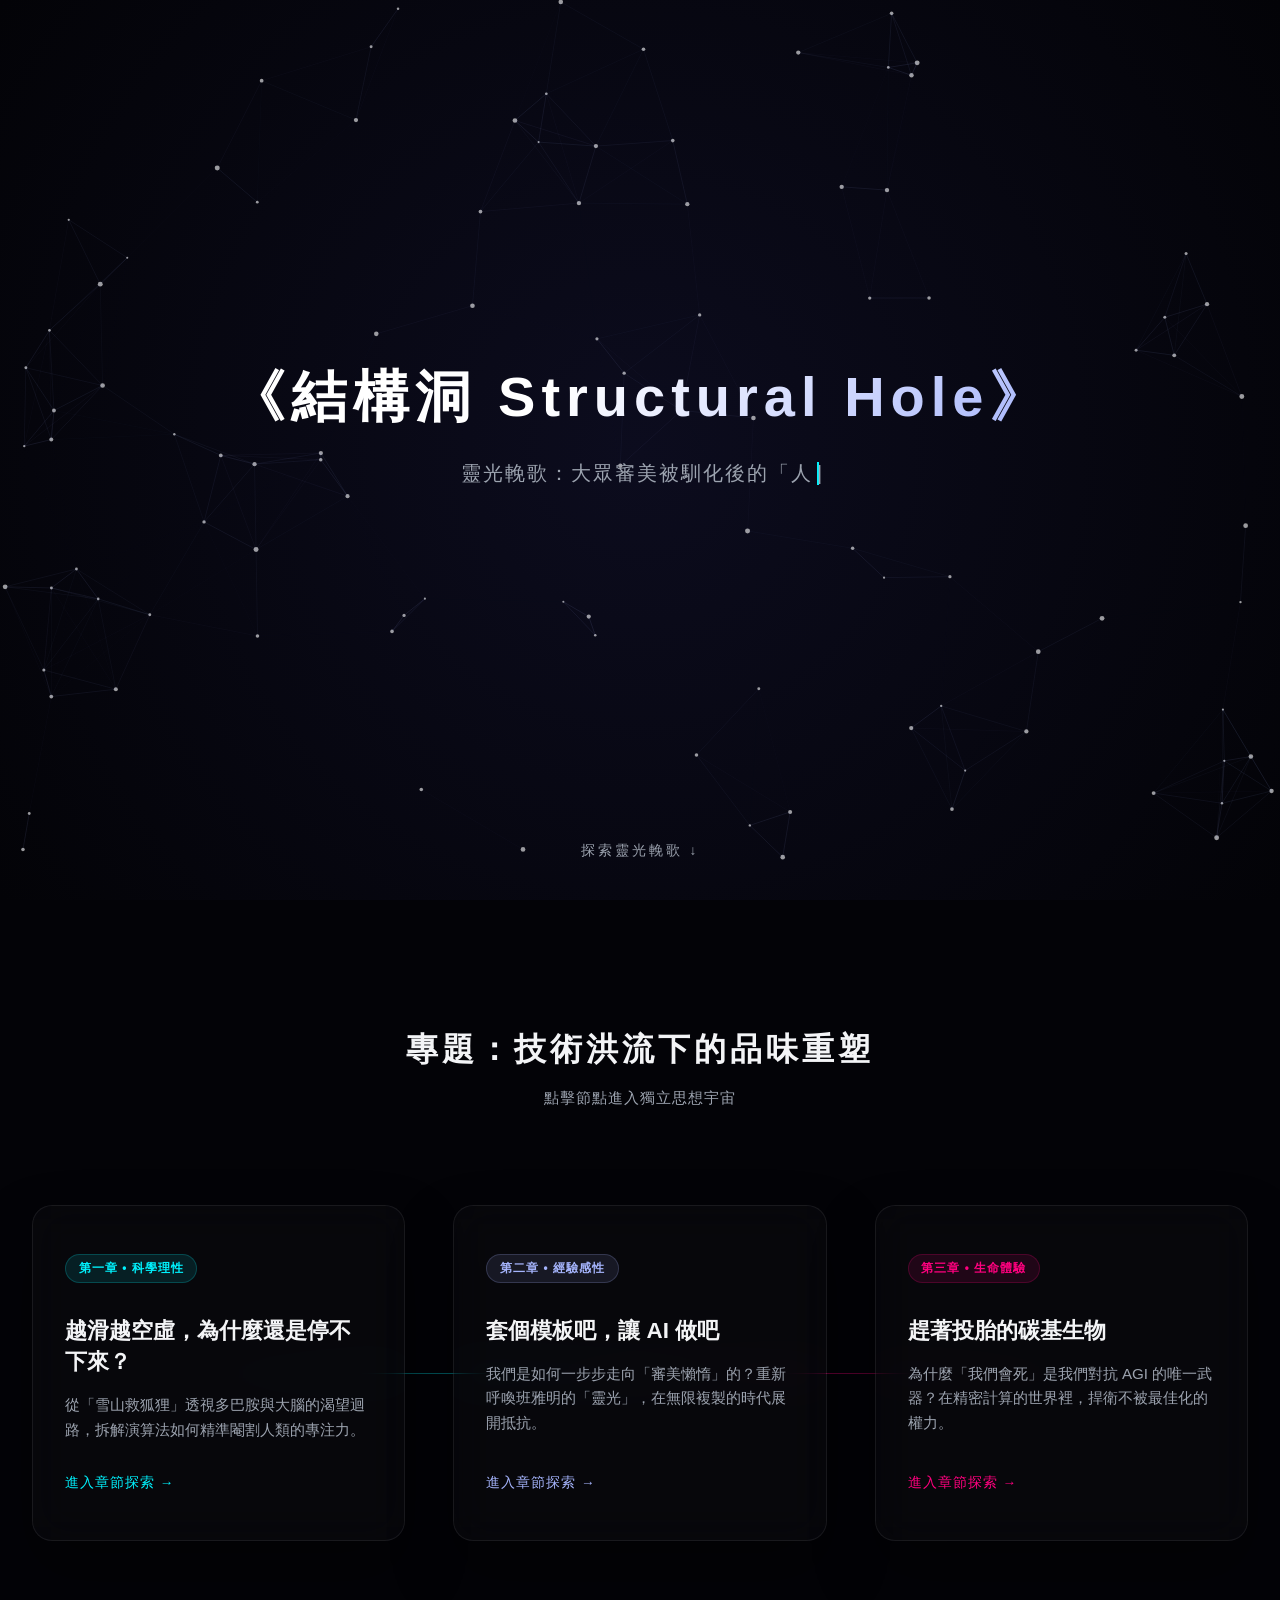
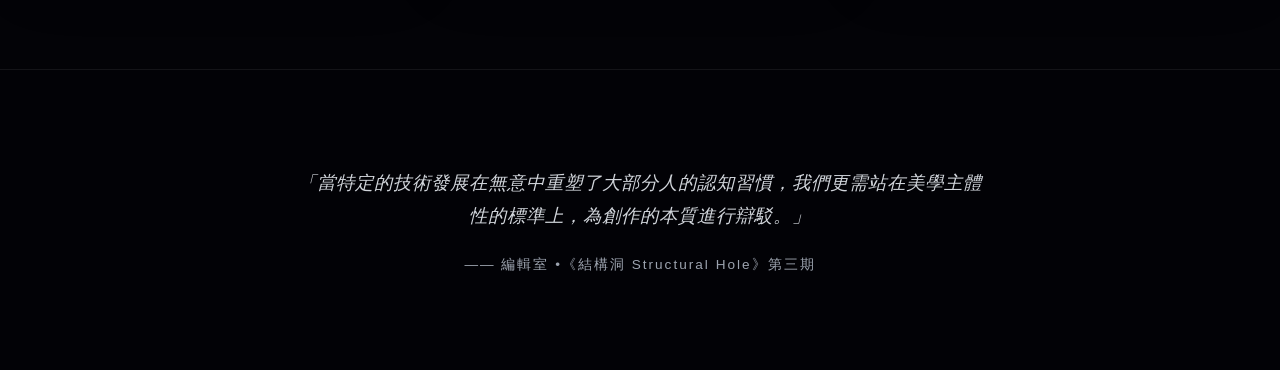
==== index.html @ 9e23665a "Rename gemini-code-1780487083320.html to index.html" ====
<!DOCTYPE html>
<html lang="zh-TW">
<head>
    <meta charset="UTF-8">
    <meta name="viewport" content="width=device-width, initial-scale=1.0">
    <title>《結構洞 Structural Hole》- 靈光輓歌</title>
    <style>
        /* --- 核心變數與平滑滾動 --- */
        :root {
            --bg-color: #030307;
            --accent-cyan: #00f2fe;
            --accent-magenta: #ff007f;
            --text-main: #f3f4f6;
            --text-muted: #9ca3af;
            --glass-bg: rgba(255, 255, 255, 0.02);
            --glass-border: rgba(255, 255, 255, 0.07);
        }

        html {
            scroll-behavior: smooth;
        }

        * {
            margin: 0;
            padding: 0;
            box-sizing: border-box;
            font-family: -apple-system, BlinkMacSystemFont, "Segoe UI", Roboto, "Noto Sans TC", sans-serif;
        }

        body {
            background-color: var(--bg-color);
            color: var(--text-main);
            overflow-x: hidden;
        }

        /* --- 背景 Canvas (星空神經網路) --- */
        #bg-canvas {
            position: fixed;
            top: 0;
            left: 0;
            width: 100vw;
            height: 100vh;
            z-index: -1;
            background: radial-gradient(circle at 50% 50%, #0c0c1e 0%, #030307 100%);
        }

        /* --- OpenAI 風格 Hero 區塊 --- */
        .hero-section {
            height: 100vh;
            display: flex;
            flex-direction: column;
            justify-content: center;
            align-items: center;
            text-align: center;
            padding: 0 2rem;
            position: relative;
        }

        .hero-title {
            font-size: 3.5rem;
            font-weight: 800;
            letter-spacing: 6px;
            margin-bottom: 1.5rem;
            background: linear-gradient(135deg, #ffffff 40%, #a5b4fc);
            -webkit-background-clip: text;
            -webkit-text-fill-color: transparent;
        }

        /* 打字機效果容器 */
        .typing-container {
            font-size: 1.25rem;
            color: var(--text-muted);
            letter-spacing: 2px;
            min-height: 2rem;
            margin-bottom: 3rem;
        }
        .cursor {
            display: inline-block;
            width: 2px;
            background-color: var(--accent-cyan);
            animation: blink 0.8s infinite;
            margin-left: 4px;
        }
        @keyframes blink { 50% { opacity: 0; } }

        .scroll-indicator {
            position: absolute;
            bottom: 2.5rem;
            font-size: 0.85rem;
            letter-spacing: 3px;
            color: var(--text-muted);
            text-decoration: none;
            text-transform: uppercase;
            transition: color 0.3s;
            animation: bounce 2s infinite;
        }
        .scroll-indicator:hover { color: var(--accent-cyan); }
        @keyframes bounce { 0%, 20%, 50%, 80%, 100% { transform: translateY(0); } 40% { transform: translateY(-10px); } 60% { transform: translateY(-5px); } }

        /* --- 結構洞知識網路區塊 --- */
        .network-section {
            max-width: 1300px;
            margin: 0 auto;
            padding: 8rem 2rem;
        }

        .section-header {
            text-align: center;
            margin-bottom: 6rem;
        }
        .section-header h2 {
            font-size: 2rem;
            letter-spacing: 4px;
            margin-bottom: 1rem;
        }

        .grid-container {
            position: relative;
            display: grid;
            grid-template-columns: repeat(3, 1fr);
            gap: 3rem;
        }

        /* 結構洞橋樑線條（桌機版） */
        .grid-container::before {
            content: '';
            position: absolute;
            top: 50%;
            left: 10%;
            right: 10%;
            height: 1px;
            background: linear-gradient(90deg, transparent, rgba(0, 242, 254, 0.4), rgba(255, 0, 127, 0.4), transparent);
            z-index: 1;
        }

        /* --- Glassmorphism 節點卡片 --- */
        .node-card {
            background: var(--glass-bg);
            border: 1px solid var(--glass-border);
            border-radius: 20px;
            padding: 3rem 2rem;
            backdrop-filter: blur(20px);
            -webkit-backdrop-filter: blur(20px);
            text-decoration: none;
            color: var(--text-main);
            display: flex;
            flex-direction: column;
            position: relative;
            z-index: 2;
            transition: all 0.5s cubic-bezier(0.16, 1, 0.3, 1);
            box-shadow: 0 30px 60px rgba(0,0,0,0.4);
        }

        /* 漸層發光外圈與 Hover 動畫 */
        .node-card:hover {
            transform: translateY(-15px);
            background: rgba(255, 255, 255, 0.04);
        }
        .node-card.c1:hover { border-color: var(--accent-cyan); box-shadow: 0 0 40px rgba(0, 242, 254, 0.25); }
        .node-card.c2:hover { border-color: #a5b4fc; box-shadow: 0 0 40px rgba(165, 180, 252, 0.25); }
        .node-card.c3:hover { border-color: var(--accent-magenta); box-shadow: 0 0 40px rgba(255, 0, 127, 0.25); }

        .node-badge {
            align-self: flex-start;
            font-size: 0.75rem;
            font-weight: 600;
            padding: 0.3rem 0.8rem;
            border-radius: 50px;
            margin-bottom: 2rem;
            letter-spacing: 1px;
        }
        .c1 .node-badge { background: rgba(0, 242, 254, 0.1); color: var(--accent-cyan); border: 1px solid rgba(0, 242, 254, 0.2); }
        .c2 .node-badge { background: rgba(165, 180, 252, 0.1); color: #a5b4fc; border: 1px solid rgba(165, 180, 252, 0.2); }
        .c3 .node-badge { background: rgba(255, 0, 127, 0.1); color: var(--accent-magenta); border: 1px solid rgba(255, 0, 127, 0.2); }

        .node-card h3 {
            font-size: 1.4rem;
            margin-bottom: 1rem;
            line-height: 1.4;
        }
        .node-card p {
            font-size: 0.95rem;
            color: var(--text-muted);
            line-height: 1.6;
        }

        .read-more {
            margin-top: auto;
            padding-top: 2rem;
            font-size: 0.85rem;
            letter-spacing: 1px;
            display: flex;
            align-items: center;
            transition: color 0.3s;
        }
        .c1 .read-more { color: var(--accent-cyan); }
        .c2 .read-more { color: #a5b4fc; }
        .c3 .read-more { color: var(--accent-magenta); }

        /* --- Scroll Reveal 動態隱藏類別 --- */
        .reveal {
            opacity: 0;
            transform: translateY(40px);
            transition: all 1s ease;
        }
        .reveal.active {
            opacity: 1;
            transform: translateY(0);
        }

        /* --- Footer Quote --- */
        footer {
            border-top: 1px solid var(--glass-border);
            padding: 6rem 2rem;
            text-align: center;
            background: rgba(3, 3, 7, 0.8);
            backdrop-filter: blur(10px);
            position: relative;
            z-index: 10;
        }
        .quote-container {
            max-width: 700px;
            margin: 0 auto;
        }
        .quote-text {
            font-size: 1.15rem;
            font-style: italic;
            line-height: 1.8;
            color: #d1d5db;
            margin-bottom: 1.5rem;
            letter-spacing: 1px;
        }
        .quote-author {
            font-size: 0.85rem;
            color: var(--text-muted);
            letter-spacing: 2px;
        }

        /* --- 響應式手機版設計 (Responsive Mobile) --- */
        @media (max-width: 1024px) {
            .hero-title { font-size: 2.3rem; letter-spacing: 3px; }
            .grid-container { grid-template-columns: 1fr; gap: 2.5rem; }
            .grid-container::before {
                top: 5%; bottom: 5%; left: 30px;
                width: 1px; height: 90%;
                background: linear-gradient(180deg, var(--accent-cyan), var(--accent-magenta));
            }
            .node-card { padding: 2rem; }
            .network-section { padding: 5rem 1.5rem; }
        }
    </style>
</head>
<body>

    <canvas id="bg-canvas"></canvas>

    <section class="hero-section">
        <h1 class="hero-title">《結構洞 Structural Hole》</h1>
        <div class="typing-container">
            <span id="typing-text"></span><span class="cursor">|</span>
        </div>
        <a href="#explore" class="scroll-indicator">探索靈光輓歌 ↓</a>
    </section>

    <section class="network-section" id="explore">
        <div class="section-header reveal">
            <h2>專題：技術洪流下的品味重塑</h2>
            <p style="color: var(--text-muted); font-size: 0.95rem; letter-spacing: 1px;">點擊節點進入獨立思想宇宙</p>
        </div>

        <div class="grid-container">
            <a href="chapter1.html" class="node-card c1 reveal">
                <div class="node-badge">第一章 • 科學理性</div>
                <h3>越滑越空虛，為什麼還是停不下來？</h3>
                <p>從「雪山救狐狸」透視多巴胺與大腦的渴望迴路，拆解演算法如何精準閹割人類的專注力。</p>
                <div class="read-more">進入章節探索 →</div>
            </a>

            <a href="chapter2.html" class="node-card c2 reveal">
                <div class="node-badge">第二章 • 經驗感性</div>
                <h3>套個模板吧，讓 AI 做吧</h3>
                <p>我們是如何一步步走向「審美懶惰」的？重新呼喚班雅明的「靈光」，在無限複製的時代展開抵抗。</p>
                <div class="read-more">進入章節探索 →</div>
            </a>

            <a href="chapter3.html" class="node-card c3 reveal">
                <div class="node-badge">第三章 • 生命體驗</div>
                <h3>趕著投胎的碳基生物</h3>
                <p>為什麼「我們會死」是我們對抗 AGI 的唯一武器？在精密計算的世界裡，捍衛不被最佳化的權力。</p>
                <div class="read-more">進入章節探索 →</div>
            </a>
        </div>
    </section>

    <footer class="reveal">
        <div class="quote-container">
            <p class="quote-text">「當特定的技術發展在無意中重塑了大部分人的認知習慣，我們更需站在美學主體性的標準上，為創作的本質進行辯駁。」</p>
            <p class="quote-author">—— 編輯室 •《結構洞 Structural Hole》第三期</p>
        </div>
    </footer>

    <script>
        /* --- 1. 打字機效果 --- */
        const words = ["靈光輓歌：大眾審美被馴化後的「人味」辯駁。", "在無意識中，我們讓渡了美學主體性。", "活得比演算法更難以預測。"];
        let i = 0, timer;

        function typingEffect() {
            let word = words[i].split("");
            var loopTyping = function() {
                if (word.length > 0) {
                    document.getElementById('typing-text').innerHTML += word.shift();
                } else {
                    setTimeout(deletingEffect, 2500);
                    return false;
                }
                timer = setTimeout(loopTyping, 100);
            };
            loopTyping();
        }

        function deletingEffect() {
            let word = words[i].split("");
            var loopDeleting = function() {
                if (word.length > 0) {
                    word.pop();
                    document.getElementById('typing-text').innerHTML = word.join("");
                } else {
                    i = (i + 1) % words.length;
                    setTimeout(typingEffect, 500);
                    return false;
                }
                timer = setTimeout(loopDeleting, 40);
            };
            loopDeleting();
        }
        typingEffect();

        /* --- 2. Scroll Reveal 捲動揭示效果 --- */
        function revealElements() {
            const reveals = document.querySelectorAll('.reveal');
            reveals.forEach(element => {
                const windowHeight = window.innerHeight;
                const elementTop = element.getBoundingClientRect().top;
                const elementVisible = 100;
                if (elementTop < windowHeight - elementVisible) {
                    element.classList.add('active');
                }
            });
        }
        window.addEventListener('scroll', revealElements);
        revealElements(); // 初始化執行一次

        /* --- 3. Canvas 星空神經網路動態背景 --- */
        const canvas = document.getElementById('bg-canvas');
        const ctx = canvas.getContext('2d');
        let particles = [];
        const mouse = { x: null, y: null, radius: 120 };

        function resizeCanvas() {
            canvas.width = window.innerWidth;
            canvas.height = window.innerHeight;
        }
        window.addEventListener('resize', resizeCanvas);
        resizeCanvas();

        window.addEventListener('mousemove', (e) => { mouse.x = e.clientX; mouse.y = e.clientY; });
        window.addEventListener('mouseout', () => { mouse.x = null; mouse.y = null; });

        class Particle {
            constructor() {
                this.x = Math.random() * canvas.width;
                this.y = Math.random() * canvas.height;
                this.vx = (Math.random() - 0.5) * 0.4;
                this.vy = (Math.random() - 0.5) * 0.4;
                this.radius = Math.random() * 1.5 + 1;
            }
            draw() {
                ctx.beginPath();
                ctx.arc(this.x, this.y, this.radius, 0, Math.PI * 2);
                ctx.fillStyle = 'rgba(255, 255, 255, 0.6)';
                ctx.fill();
            }
            update() {
                this.x += this.vx;
                this.y += this.vy;
                if (this.x < 0 || this.x > canvas.width) this.vx *= -1;
                if (this.y < 0 || this.y > canvas.height) this.vy *= -1;

                // 靠近滑鼠時交互
                if (mouse.x != null && mouse.y != null) {
                    let dx = mouse.x - this.x;
                    let dy = mouse.y - this.y;
                    let dist = Math.sqrt(dx*dx + dy*dy);
                    if (dist < mouse.radius) {
                        this.x -= dx * 0.02;
                        this.y -= dy * 0.02;
                    }
                }
                this.draw();
            }
        }

        function initParticles() {
            particles = [];
            let count = Math.min(Math.floor(canvas.width / 12), 100);
            for(let i=0; i<count; i++) particles.push(new Particle());
        }
        initParticles();

        function animate() {
            ctx.clearRect(0, 0, canvas.width, canvas.height);
            particles.forEach(p => p.update());
            
            // 連接互近的粒子（形成神經網路）
            for (let a = 0; a < particles.length; a++) {
                for (let b = a + 1; b < particles.length; b++) {
                    let dx = particles[a].x - particles[b].x;
                    let dy = particles[a].y - particles[b].y;
                    let dist = Math.sqrt(dx*dx + dy*dy);
                    if (dist < 150) {
                        let alpha = (1 - dist / 150) * 0.15;
                        ctx.strokeStyle = `rgba(165, 180, 252, ${alpha})`;
                        ctx.lineWidth = 0.8;
                        ctx.beginPath();
                        ctx.moveTo(particles[a].x, particles[a].y);
                        ctx.lineTo(particles[b].x, particles[b].y);
                        ctx.stroke();
                    }
                }
            }
            requestAnimationFrame(animate);
        }
        animate();
    </script>
</body>
</html>
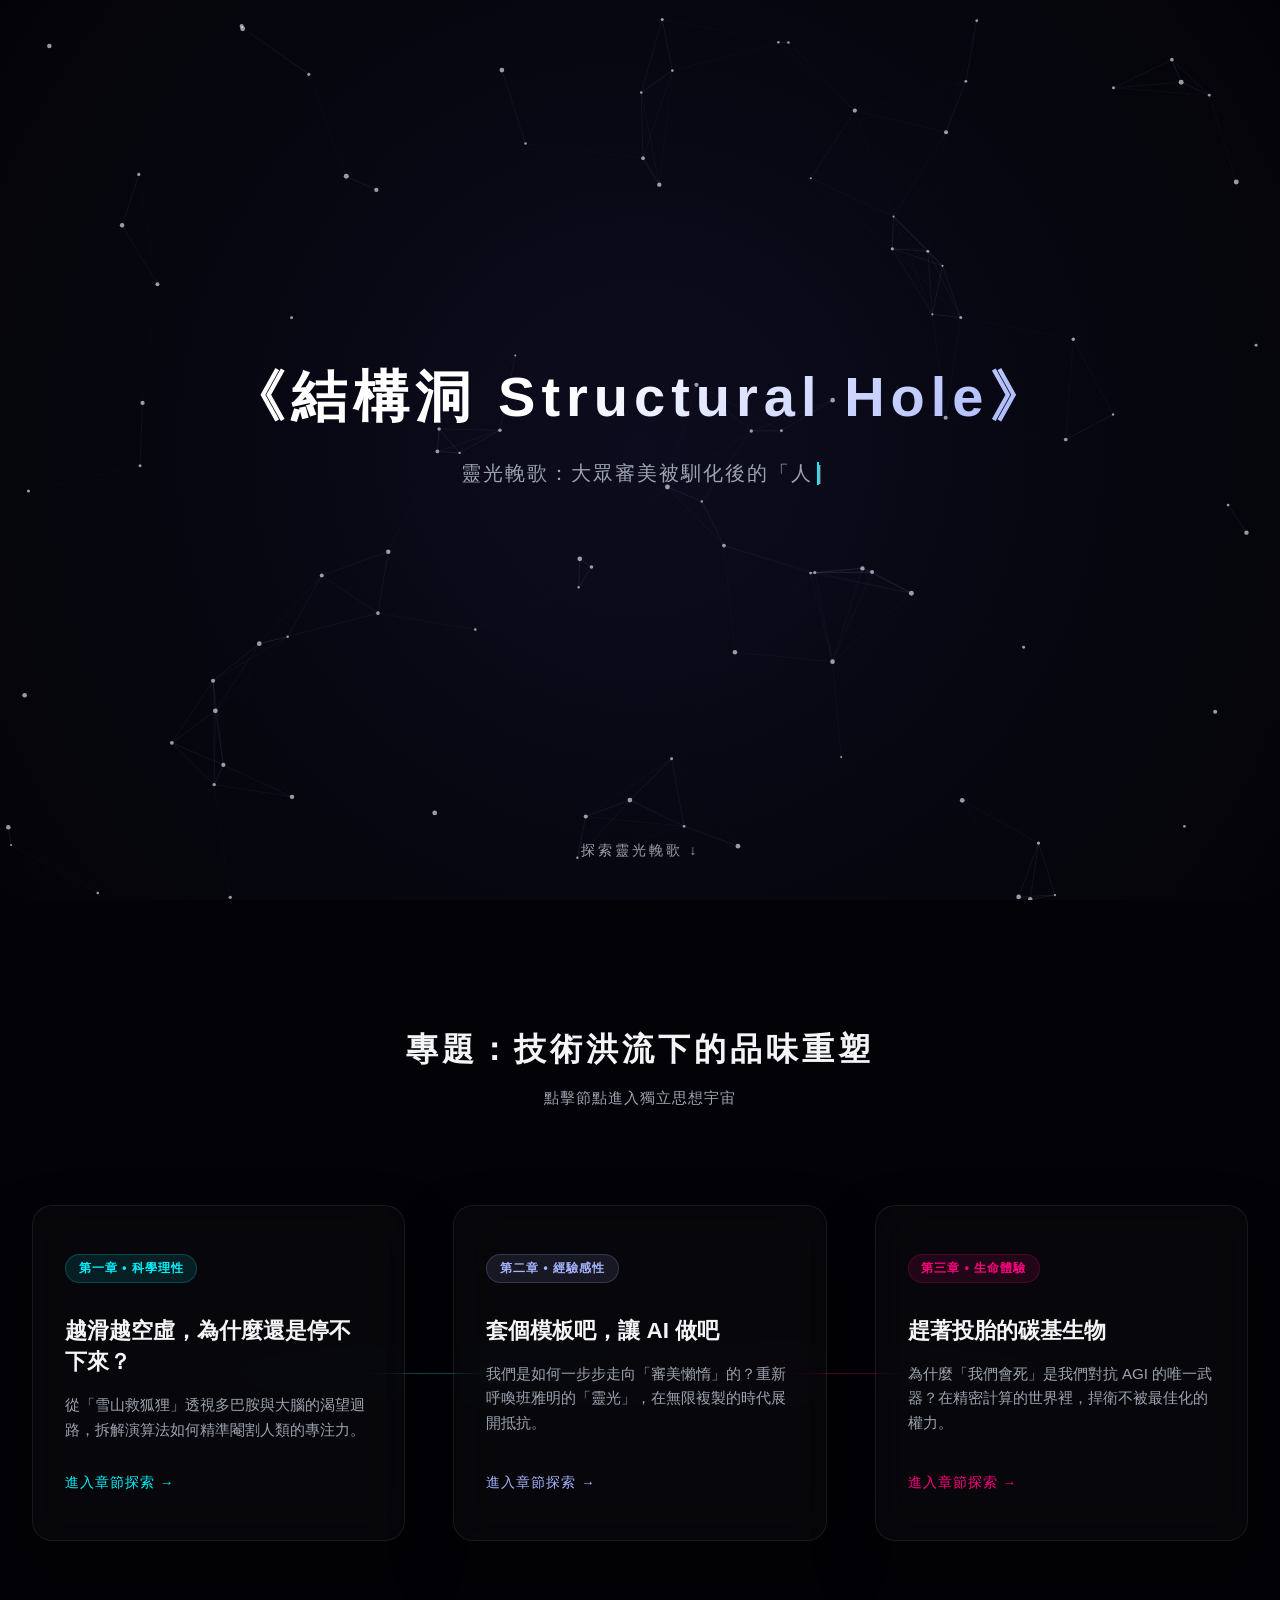
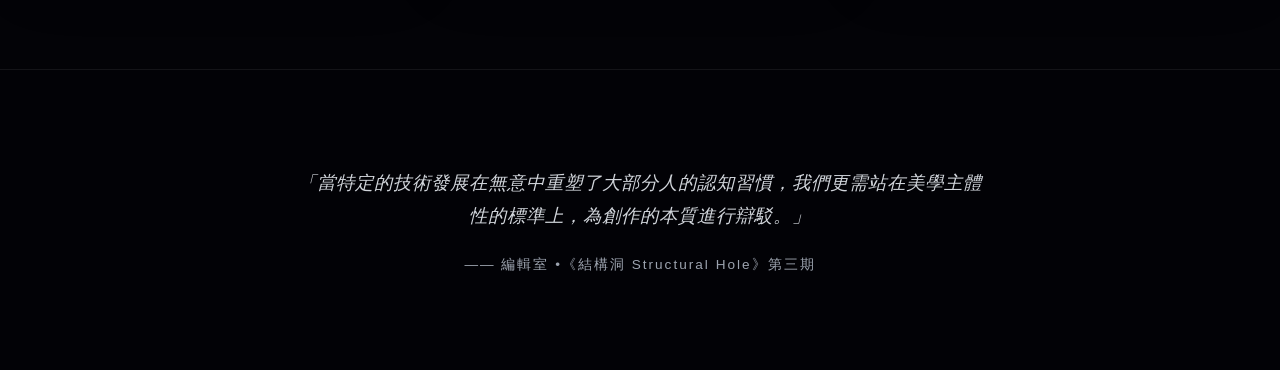
==== commit 23c6d075: "Update index.html" ====
--- a/index.html
+++ b/index.html
@@ -301,7 +301,7 @@
 
     <script>
         /* --- 1. 打字機效果 --- */
-        const words = ["靈光輓歌：大眾審美被馴化後的「人味」辯駁。", "在無意識中，我們讓渡了美學主體性。", "活得比演算法更難以預測。"];
+        const words = ["靈光輓歌：大眾審美被馴化後的「人味」辯駁", "在無意識中，我們讓渡了美學主體性", "活得比演算法更難以預測"];
         let i = 0, timer;
 
         function typingEffect() {
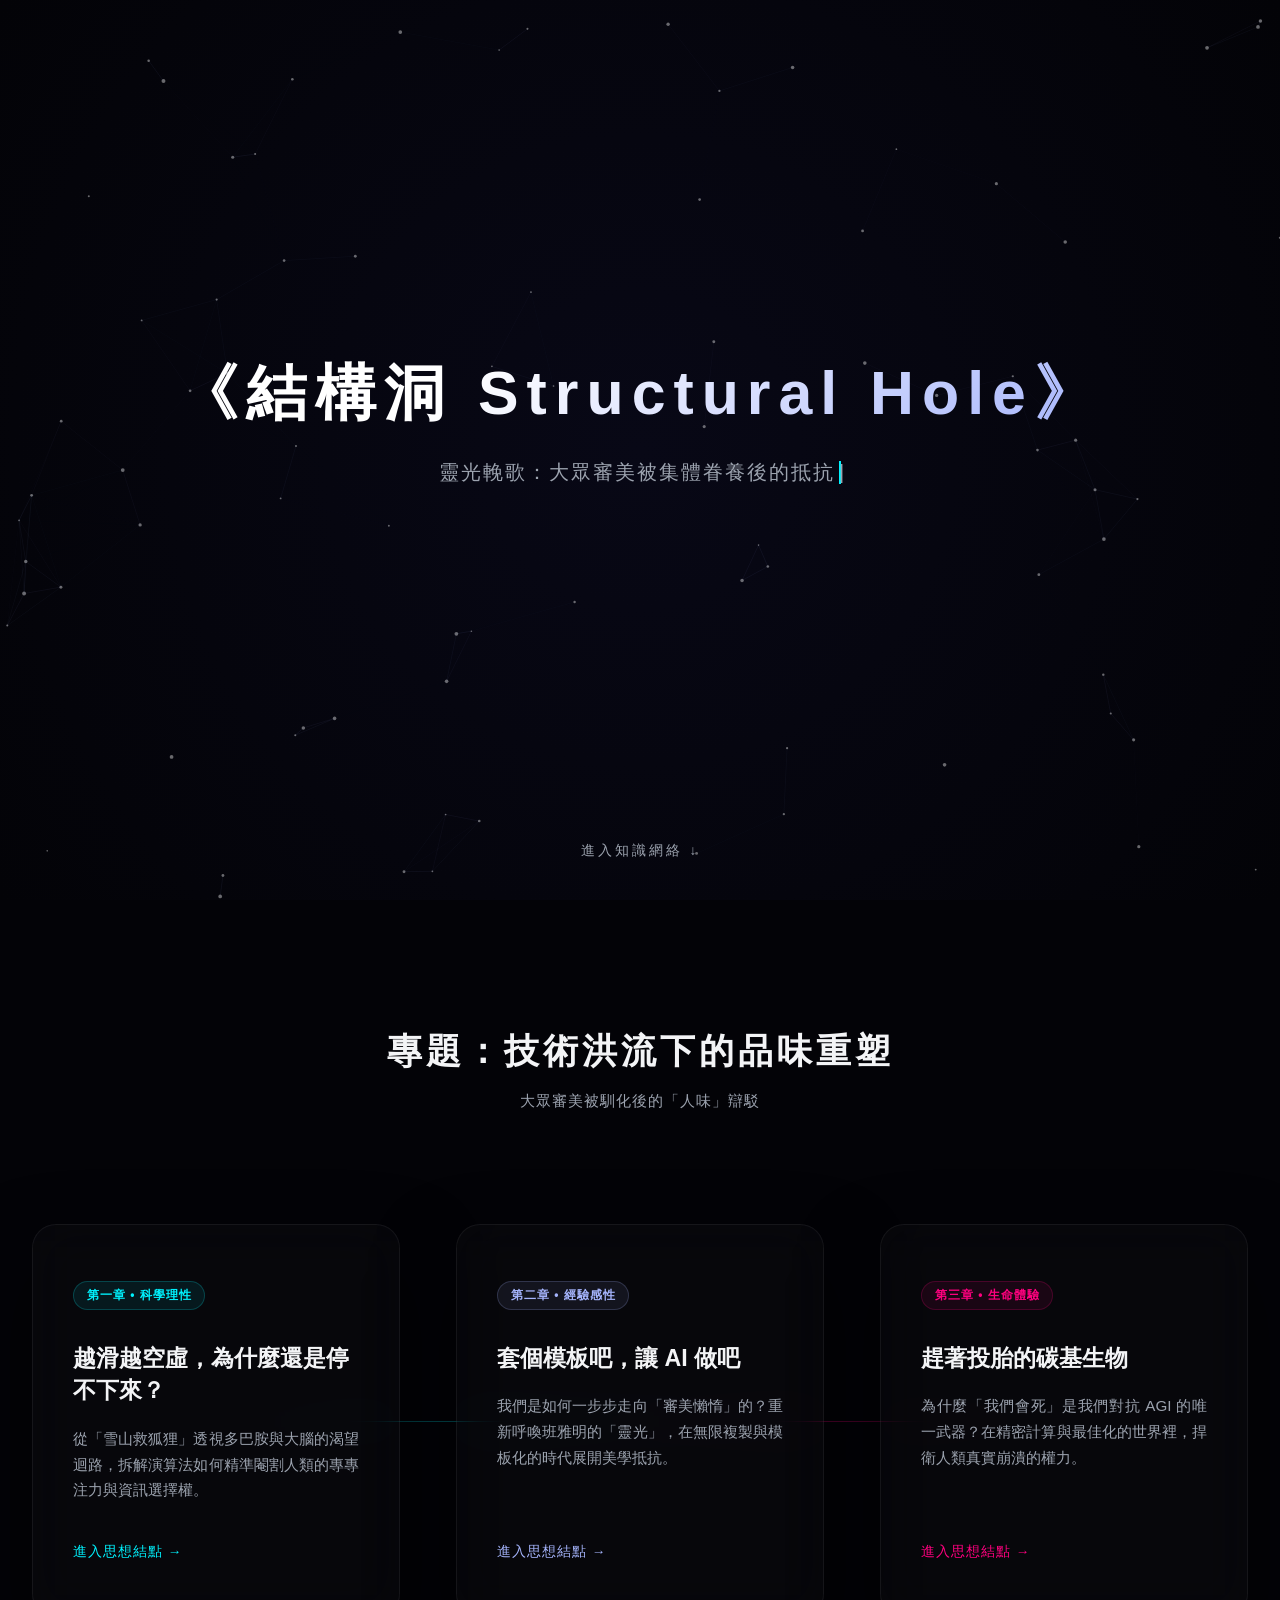
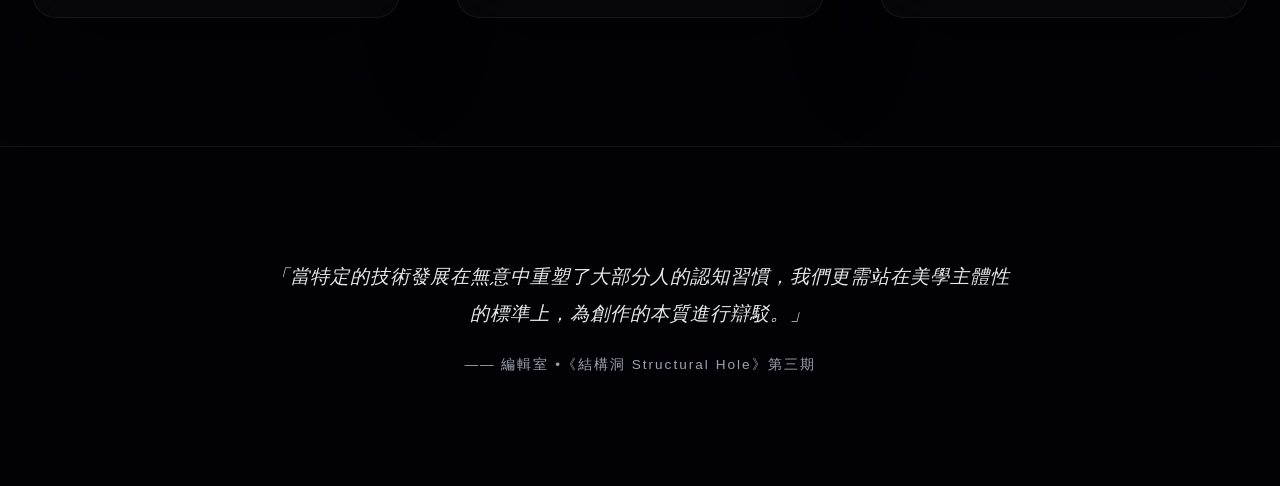
==== commit b2827ef7: "Update index.html" ====
--- a/index.html
+++ b/index.html
@@ -5,252 +5,101 @@
     <meta name="viewport" content="width=device-width, initial-scale=1.0">
     <title>《結構洞 Structural Hole》- 靈光輓歌</title>
     <style>
-        /* --- 核心變數與平滑滾動 --- */
         :root {
             --bg-color: #030307;
             --accent-cyan: #00f2fe;
+            --accent-blue: #0072ff;
             --accent-magenta: #ff007f;
             --text-main: #f3f4f6;
             --text-muted: #9ca3af;
             --glass-bg: rgba(255, 255, 255, 0.02);
-            --glass-border: rgba(255, 255, 255, 0.07);
-        }
-
-        html {
-            scroll-behavior: smooth;
-        }
-
-        * {
-            margin: 0;
-            padding: 0;
-            box-sizing: border-box;
-            font-family: -apple-system, BlinkMacSystemFont, "Segoe UI", Roboto, "Noto Sans TC", sans-serif;
-        }
-
-        body {
-            background-color: var(--bg-color);
-            color: var(--text-main);
-            overflow-x: hidden;
-        }
-
-        /* --- 背景 Canvas (星空神經網路) --- */
-        #bg-canvas {
-            position: fixed;
-            top: 0;
-            left: 0;
-            width: 100vw;
-            height: 100vh;
-            z-index: -1;
-            background: radial-gradient(circle at 50% 50%, #0c0c1e 0%, #030307 100%);
-        }
-
-        /* --- OpenAI 風格 Hero 區塊 --- */
-        .hero-section {
-            height: 100vh;
-            display: flex;
-            flex-direction: column;
-            justify-content: center;
-            align-items: center;
-            text-align: center;
-            padding: 0 2rem;
-            position: relative;
-        }
-
-        .hero-title {
-            font-size: 3.5rem;
-            font-weight: 800;
-            letter-spacing: 6px;
-            margin-bottom: 1.5rem;
-            background: linear-gradient(135deg, #ffffff 40%, #a5b4fc);
-            -webkit-background-clip: text;
-            -webkit-text-fill-color: transparent;
-        }
-
-        /* 打字機效果容器 */
-        .typing-container {
-            font-size: 1.25rem;
-            color: var(--text-muted);
-            letter-spacing: 2px;
-            min-height: 2rem;
-            margin-bottom: 3rem;
-        }
-        .cursor {
-            display: inline-block;
-            width: 2px;
-            background-color: var(--accent-cyan);
-            animation: blink 0.8s infinite;
-            margin-left: 4px;
-        }
+            --glass-border: rgba(255, 255, 255, 0.06);
+        }
+
+        html { scroll-behavior: smooth; }
+        * { margin: 0; padding: 0; box-sizing: border-box; font-family: -apple-system, BlinkMacSystemFont, "Noto Sans TC", sans-serif; }
+        body { background-color: var(--bg-color); color: var(--text-main); overflow-x: hidden; }
+
+        /* --- (2) 頂部即時線性進度條 --- */
+        .progress-container {
+            position: fixed; top: 0; left: 0; width: 100%; height: 4px; z-index: 1000; background: transparent;
+        }
+        .progress-bar {
+            height: 100%; width: 0%;
+            background: linear-gradient(90deg, var(--accent-cyan), var(--accent-blue));
+            box-shadow: 0 0 10px var(--accent-cyan);
+            transition: width 0.1s ease-out;
+        }
+
+        #bg-canvas { position: fixed; top: 0; left: 0; width: 100vw; height: 100vh; z-index: -1; background: radial-gradient(circle at 50% 50%, #080816 0%, #030307 100%); }
+
+        /* --- OpenAI 風格 Hero 區 --- */
+        .hero-section { height: 100vh; display: flex; flex-direction: column; justify-content: center; align-items: center; text-align: center; padding: 0 2rem; position: relative; }
+        .hero-title { font-size: 3.8rem; font-weight: 800; letter-spacing: 8px; margin-bottom: 1.5rem; background: linear-gradient(135deg, #ffffff 30%, #a5b4fc); -webkit-background-clip: text; -webkit-text-fill-color: transparent; }
+        
+        /* --- (3) 打字機認知生成區 --- */
+        .typing-container { font-size: 1.25rem; color: var(--text-muted); letter-spacing: 2px; min-height: 2.5rem; margin-bottom: 3rem; font-weight: 300; }
+        .cursor { display: inline-block; width: 2px; background-color: var(--accent-cyan); animation: blink 0.8s infinite; margin-left: 4px; }
         @keyframes blink { 50% { opacity: 0; } }
 
-        .scroll-indicator {
-            position: absolute;
-            bottom: 2.5rem;
-            font-size: 0.85rem;
-            letter-spacing: 3px;
-            color: var(--text-muted);
-            text-decoration: none;
-            text-transform: uppercase;
-            transition: color 0.3s;
-            animation: bounce 2s infinite;
-        }
-        .scroll-indicator:hover { color: var(--accent-cyan); }
+        .scroll-indicator { position: absolute; bottom: 2.5rem; font-size: 0.85rem; letter-spacing: 3px; color: var(--text-muted); text-decoration: none; text-transform: uppercase; animation: bounce 2s infinite; }
         @keyframes bounce { 0%, 20%, 50%, 80%, 100% { transform: translateY(0); } 40% { transform: translateY(-10px); } 60% { transform: translateY(-5px); } }
 
-        /* --- 結構洞知識網路區塊 --- */
-        .network-section {
-            max-width: 1300px;
-            margin: 0 auto;
-            padding: 8rem 2rem;
-        }
-
-        .section-header {
-            text-align: center;
-            margin-bottom: 6rem;
-        }
-        .section-header h2 {
-            font-size: 2rem;
-            letter-spacing: 4px;
-            margin-bottom: 1rem;
-        }
-
-        .grid-container {
-            position: relative;
-            display: grid;
-            grid-template-columns: repeat(3, 1fr);
-            gap: 3rem;
-        }
-
-        /* 結構洞橋樑線條（桌機版） */
+        /* --- 結構洞網絡區 --- */
+        .network-section { max-width: 1300px; margin: 0 auto; padding: 8rem 2rem; }
+        .section-header { text-align: center; margin-bottom: 7rem; }
+        .section-header h2 { font-size: 2.2rem; letter-spacing: 4px; margin-bottom: 1rem; font-weight: 700; }
+
+        /* 🕳️ 視覺隱喻：結構洞橋樑 */
+        .grid-container { position: relative; display: grid; grid-template-columns: repeat(3, 1fr); gap: 3.5rem; }
         .grid-container::before {
-            content: '';
-            position: absolute;
-            top: 50%;
-            left: 10%;
-            right: 10%;
-            height: 1px;
-            background: linear-gradient(90deg, transparent, rgba(0, 242, 254, 0.4), rgba(255, 0, 127, 0.4), transparent);
-            z-index: 1;
+            content: ''; position: absolute; top: 50%; left: 8%; right: 8%; height: 1px;
+            background: linear-gradient(90deg, transparent, rgba(0, 242, 254, 0.3), rgba(255, 0, 127, 0.3), transparent); z-index: 1;
         }
 
         /* --- Glassmorphism 節點卡片 --- */
         .node-card {
-            background: var(--glass-bg);
-            border: 1px solid var(--glass-border);
-            border-radius: 20px;
-            padding: 3rem 2rem;
-            backdrop-filter: blur(20px);
-            -webkit-backdrop-filter: blur(20px);
-            text-decoration: none;
-            color: var(--text-main);
-            display: flex;
-            flex-direction: column;
-            position: relative;
-            z-index: 2;
-            transition: all 0.5s cubic-bezier(0.16, 1, 0.3, 1);
-            box-shadow: 0 30px 60px rgba(0,0,0,0.4);
-        }
-
-        /* 漸層發光外圈與 Hover 動畫 */
-        .node-card:hover {
-            transform: translateY(-15px);
-            background: rgba(255, 255, 255, 0.04);
-        }
-        .node-card.c1:hover { border-color: var(--accent-cyan); box-shadow: 0 0 40px rgba(0, 242, 254, 0.25); }
-        .node-card.c2:hover { border-color: #a5b4fc; box-shadow: 0 0 40px rgba(165, 180, 252, 0.25); }
-        .node-card.c3:hover { border-color: var(--accent-magenta); box-shadow: 0 0 40px rgba(255, 0, 127, 0.25); }
-
-        .node-badge {
-            align-self: flex-start;
-            font-size: 0.75rem;
-            font-weight: 600;
-            padding: 0.3rem 0.8rem;
-            border-radius: 50px;
-            margin-bottom: 2rem;
-            letter-spacing: 1px;
-        }
-        .c1 .node-badge { background: rgba(0, 242, 254, 0.1); color: var(--accent-cyan); border: 1px solid rgba(0, 242, 254, 0.2); }
-        .c2 .node-badge { background: rgba(165, 180, 252, 0.1); color: #a5b4fc; border: 1px solid rgba(165, 180, 252, 0.2); }
-        .c3 .node-badge { background: rgba(255, 0, 127, 0.1); color: var(--accent-magenta); border: 1px solid rgba(255, 0, 127, 0.2); }
-
-        .node-card h3 {
-            font-size: 1.4rem;
-            margin-bottom: 1rem;
-            line-height: 1.4;
-        }
-        .node-card p {
-            font-size: 0.95rem;
-            color: var(--text-muted);
-            line-height: 1.6;
-        }
-
-        .read-more {
-            margin-top: auto;
-            padding-top: 2rem;
-            font-size: 0.85rem;
-            letter-spacing: 1px;
-            display: flex;
-            align-items: center;
-            transition: color 0.3s;
-        }
-        .c1 .read-more { color: var(--accent-cyan); }
-        .c2 .read-more { color: #a5b4fc; }
-        .c3 .read-more { color: var(--accent-magenta); }
-
-        /* --- Scroll Reveal 動態隱藏類別 --- */
-        .reveal {
-            opacity: 0;
-            transform: translateY(40px);
-            transition: all 1s ease;
-        }
-        .reveal.active {
-            opacity: 1;
-            transform: translateY(0);
-        }
-
-        /* --- Footer Quote --- */
-        footer {
-            border-top: 1px solid var(--glass-border);
-            padding: 6rem 2rem;
-            text-align: center;
-            background: rgba(3, 3, 7, 0.8);
-            backdrop-filter: blur(10px);
-            position: relative;
-            z-index: 10;
-        }
-        .quote-container {
-            max-width: 700px;
-            margin: 0 auto;
-        }
-        .quote-text {
-            font-size: 1.15rem;
-            font-style: italic;
-            line-height: 1.8;
-            color: #d1d5db;
-            margin-bottom: 1.5rem;
-            letter-spacing: 1px;
-        }
-        .quote-author {
-            font-size: 0.85rem;
-            color: var(--text-muted);
-            letter-spacing: 2px;
-        }
-
-        /* --- 響應式手機版設計 (Responsive Mobile) --- */
+            background: var(--glass-bg); border: 1px solid var(--glass-border); border-radius: 24px; padding: 3.5rem 2.5rem;
+            backdrop-filter: blur(25px); -webkit-backdrop-filter: blur(25px); text-decoration: none; color: var(--text-main);
+            display: flex; flex-direction: column; position: relative; z-index: 2;
+            transition: all 0.6s cubic-bezier(0.16, 1, 0.3, 1); box-shadow: 0 40px 80px rgba(0,0,0,0.5);
+        }
+        
+        /* 5️⃣ Scroll 觸發的 Lazy Reveal 漸顯動畫 */
+        .reveal { opacity: 0; transform: translateY(40px); transition: opacity 0.8s ease, transform 0.8s ease; }
+        .reveal.active { opacity: 1; transform: translateY(0); }
+
+        .node-card:hover { transform: translateY(-15px); background: rgba(255, 255, 255, 0.04); }
+        .node-card.c1:hover { border-color: var(--accent-cyan); box-shadow: 0 0 50px rgba(0, 242, 254, 0.2); }
+        .node-card.c2:hover { border-color: #a5b4fc; box-shadow: 0 0 50px rgba(165, 180, 252, 0.2); }
+        .node-card.c3:hover { border-color: var(--accent-magenta); box-shadow: 0 0 50px rgba(255, 0, 127, 0.2); }
+
+        .node-badge { align-self: flex-start; font-size: 0.75rem; font-weight: 600; padding: 0.3rem 0.8rem; border-radius: 50px; margin-bottom: 2rem; letter-spacing: 1px; }
+        .c1 .node-badge { background: rgba(0, 242, 254, 0.08); color: var(--accent-cyan); border: 1px solid rgba(0, 242, 254, 0.2); }
+        .c2 .node-badge { background: rgba(165, 180, 252, 0.08); color: #a5b4fc; border: 1px solid rgba(165, 180, 252, 0.2); }
+        .c3 .node-badge { background: rgba(255, 0, 127, 0.08); color: var(--accent-magenta); border: 1px solid rgba(255, 0, 127, 0.2); }
+
+        .node-card h3 { font-size: 1.45rem; margin-bottom: 1.2rem; line-height: 1.4; font-weight: 700; }
+        .node-card p { font-size: 0.95rem; color: var(--text-muted); line-height: 1.7; text-align: justify; }
+        .read-more { margin-top: auto; padding-top: 2.5rem; font-size: 0.85rem; letter-spacing: 1px; display: flex; align-items: center; }
+        .c1 .read-more { color: var(--accent-cyan); } .c2 .read-more { color: #a5b4fc; } .c3 .read-more { color: var(--accent-magenta); }
+
+        footer { border-top: 1px solid var(--glass-border); padding: 7rem 2rem; text-align: center; background: rgba(3, 3, 7, 0.8); backdrop-filter: blur(10px); position: relative; z-index: 10; }
+        .quote-container { max-width: 750px; margin: 0 auto; }
+        .quote-text { font-size: 1.2rem; font-style: italic; line-height: 1.9; color: #e5e7eb; margin-bottom: 1.5rem; letter-spacing: 1px; }
+        .quote-author { font-size: 0.85rem; color: var(--text-muted); letter-spacing: 2px; }
+
         @media (max-width: 1024px) {
-            .hero-title { font-size: 2.3rem; letter-spacing: 3px; }
+            .hero-title { font-size: 2.4rem; letter-spacing: 4px; }
             .grid-container { grid-template-columns: 1fr; gap: 2.5rem; }
-            .grid-container::before {
-                top: 5%; bottom: 5%; left: 30px;
-                width: 1px; height: 90%;
-                background: linear-gradient(180deg, var(--accent-cyan), var(--accent-magenta));
-            }
-            .node-card { padding: 2rem; }
+            .grid-container::before { top: 5%; bottom: 5%; left: 35px; width: 1px; height: 90%; background: linear-gradient(180deg, var(--accent-cyan), var(--accent-magenta)); }
             .network-section { padding: 5rem 1.5rem; }
         }
     </style>
 </head>
 <body>
+
+    <div class="progress-container"><div class="progress-bar" id="myBar"></div></div>
 
     <canvas id="bg-canvas"></canvas>
 
@@ -259,35 +108,35 @@
         <div class="typing-container">
             <span id="typing-text"></span><span class="cursor">|</span>
         </div>
-        <a href="#explore" class="scroll-indicator">探索靈光輓歌 ↓</a>
+        <a href="#explore" class="scroll-indicator">進入知識網絡 ↓</a>
     </section>
 
     <section class="network-section" id="explore">
         <div class="section-header reveal">
             <h2>專題：技術洪流下的品味重塑</h2>
-            <p style="color: var(--text-muted); font-size: 0.95rem; letter-spacing: 1px;">點擊節點進入獨立思想宇宙</p>
+            <p style="color: var(--text-muted); font-size: 0.95rem; margin-top: 0.5rem; letter-spacing: 1px;">大眾審美被馴化後的「人味」辯駁</p>
         </div>
 
         <div class="grid-container">
             <a href="chapter1.html" class="node-card c1 reveal">
                 <div class="node-badge">第一章 • 科學理性</div>
                 <h3>越滑越空虛，為什麼還是停不下來？</h3>
-                <p>從「雪山救狐狸」透視多巴胺與大腦的渴望迴路，拆解演算法如何精準閹割人類的專注力。</p>
-                <div class="read-more">進入章節探索 →</div>
+                <p>從「雪山救狐狸」透視多巴胺與大腦的渴望迴路，拆解演算法如何精準閹割人類的專專注力與資訊選擇權。</p>
+                <div class="read-more">進入思想結點 →</div>
             </a>
 
             <a href="chapter2.html" class="node-card c2 reveal">
                 <div class="node-badge">第二章 • 經驗感性</div>
                 <h3>套個模板吧，讓 AI 做吧</h3>
-                <p>我們是如何一步步走向「審美懶惰」的？重新呼喚班雅明的「靈光」，在無限複製的時代展開抵抗。</p>
-                <div class="read-more">進入章節探索 →</div>
+                <p>我們是如何一步步走向「審美懶惰」的？重新呼喚班雅明的「靈光」，在無限複製與模板化的時代展開美學抵抗。</p>
+                <div class="read-more">進入思想結點 →</div>
             </a>
 
             <a href="chapter3.html" class="node-card c3 reveal">
                 <div class="node-badge">第三章 • 生命體驗</div>
                 <h3>趕著投胎的碳基生物</h3>
-                <p>為什麼「我們會死」是我們對抗 AGI 的唯一武器？在精密計算的世界裡，捍衛不被最佳化的權力。</p>
-                <div class="read-more">進入章節探索 →</div>
+                <p>為什麼「我們會死」是我們對抗 AGI 的唯一武器？在精密計算與最佳化的世界裡，捍衛人類真實崩潰的權力。</p>
+                <div class="read-more">進入思想結點 →</div>
             </a>
         </div>
     </section>
@@ -300,131 +149,82 @@
     </footer>
 
     <script>
-        /* --- 1. 打字機效果 --- */
-        const words = ["靈光輓歌：大眾審美被馴化後的「人味」辯駁", "在無意識中，我們讓渡了美學主體性", "活得比演算法更難以預測"];
-        let i = 0, timer;
-
-        function typingEffect() {
-            let word = words[i].split("");
-            var loopTyping = function() {
-                if (word.length > 0) {
-                    document.getElementById('typing-text').innerHTML += word.shift();
-                } else {
-                    setTimeout(deletingEffect, 2500);
-                    return false;
-                }
-                timer = setTimeout(loopTyping, 100);
-            };
-            loopTyping();
-        }
-
-        function deletingEffect() {
-            let word = words[i].split("");
-            var loopDeleting = function() {
-                if (word.length > 0) {
-                    word.pop();
-                    document.getElementById('typing-text').innerHTML = word.join("");
-                } else {
-                    i = (i + 1) % words.length;
-                    setTimeout(typingEffect, 500);
-                    return false;
-                }
-                timer = setTimeout(loopDeleting, 40);
-            };
-            loopDeleting();
-        }
-        typingEffect();
-
-        /* --- 2. Scroll Reveal 捲動揭示效果 --- */
+        /* --- (2) 隨 Scroll 即時填充進度條 --- */
+        window.onscroll = function() { updateProgressBar() };
+        function updateProgressBar() {
+            var winScroll = document.body.scrollTop || document.documentElement.scrollTop;
+            var height = document.documentElement.scrollHeight - document.documentElement.clientHeight;
+            var scrolled = (winScroll / height) * 100;
+            document.getElementById("myBar").style.width = scrolled + "%";
+        }
+
+        /* --- (3) 打字機效果 (每字間隔 40ms 核心調校) --- */
+        const words = ["靈光輓歌：大眾審美被集體眷養後的抵抗", "在無意識中，我們讓渡了美學主體性", "活得比演算法更難以預測"];
+        let wordIndex = 0, textBuffer = "", isDeleting = false;
+        const typingSpeed = 40; // 🎯 每個字間隔 40ms
+
+        function type() {
+            const currentFullWord = words[wordIndex];
+            if (isDeleting) {
+                textBuffer = currentFullWord.substring(0, textBuffer.length - 1);
+            } else {
+                textBuffer = currentFullWord.substring(0, textBuffer.length + 1);
+            }
+            document.getElementById('typing-text').innerHTML = textBuffer;
+
+            let delay = typingSpeed;
+            if (!isDeleting && textBuffer === currentFullWord) {
+                delay = 2500; // 停留
+                isDeleting = true;
+            } else if (isDeleting && textBuffer === "") {
+                isDeleting = false;
+                wordIndex = (wordIndex + 1) % words.length;
+                delay = 500; // 切換緩衝
+            }
+            setTimeout(type, delay);
+        }
+        document.addEventListener("DOMContentLoaded", () => setTimeout(type, 500));
+
+        /* --- (1) Scroll Reveal 核心引擎 --- */
         function revealElements() {
             const reveals = document.querySelectorAll('.reveal');
             reveals.forEach(element => {
                 const windowHeight = window.innerHeight;
                 const elementTop = element.getBoundingClientRect().top;
-                const elementVisible = 100;
-                if (elementTop < windowHeight - elementVisible) {
+                if (elementTop < windowHeight - 80) {
                     element.classList.add('active');
                 }
             });
         }
         window.addEventListener('scroll', revealElements);
-        revealElements(); // 初始化執行一次
-
-        /* --- 3. Canvas 星空神經網路動態背景 --- */
+        revealElements();
+
+        /* --- 星空神經網路 Canvas --- */
         const canvas = document.getElementById('bg-canvas');
         const ctx = canvas.getContext('2d');
         let particles = [];
-        const mouse = { x: null, y: null, radius: 120 };
-
-        function resizeCanvas() {
-            canvas.width = window.innerWidth;
-            canvas.height = window.innerHeight;
-        }
-        window.addEventListener('resize', resizeCanvas);
-        resizeCanvas();
-
-        window.addEventListener('mousemove', (e) => { mouse.x = e.clientX; mouse.y = e.clientY; });
-        window.addEventListener('mouseout', () => { mouse.x = null; mouse.y = null; });
+        function resizeCanvas() { canvas.width = window.innerWidth; canvas.height = window.innerHeight; }
+        window.addEventListener('resize', resizeCanvas); resizeCanvas();
 
         class Particle {
-            constructor() {
-                this.x = Math.random() * canvas.width;
-                this.y = Math.random() * canvas.height;
-                this.vx = (Math.random() - 0.5) * 0.4;
-                this.vy = (Math.random() - 0.5) * 0.4;
-                this.radius = Math.random() * 1.5 + 1;
-            }
-            draw() {
-                ctx.beginPath();
-                ctx.arc(this.x, this.y, this.radius, 0, Math.PI * 2);
-                ctx.fillStyle = 'rgba(255, 255, 255, 0.6)';
-                ctx.fill();
-            }
+            constructor() { this.x = Math.random()*canvas.width; this.y = Math.random()*canvas.height; this.vx = (Math.random()-0.5)*0.3; this.vy = (Math.random()-0.5)*0.3; this.radius = Math.random()*1.2 + 0.8; }
             update() {
-                this.x += this.vx;
-                this.y += this.vy;
+                this.x += this.vx; this.y += this.vy;
                 if (this.x < 0 || this.x > canvas.width) this.vx *= -1;
                 if (this.y < 0 || this.y > canvas.height) this.vy *= -1;
-
-                // 靠近滑鼠時交互
-                if (mouse.x != null && mouse.y != null) {
-                    let dx = mouse.x - this.x;
-                    let dy = mouse.y - this.y;
-                    let dist = Math.sqrt(dx*dx + dy*dy);
-                    if (dist < mouse.radius) {
-                        this.x -= dx * 0.02;
-                        this.y -= dy * 0.02;
-                    }
-                }
-                this.draw();
-            }
-        }
-
-        function initParticles() {
-            particles = [];
-            let count = Math.min(Math.floor(canvas.width / 12), 100);
-            for(let i=0; i<count; i++) particles.push(new Particle());
-        }
-        initParticles();
-
+                ctx.beginPath(); ctx.arc(this.x, this.y, this.radius, 0, Math.PI*2); ctx.fillStyle = 'rgba(255,255,255,0.4)'; ctx.fill();
+            }
+        }
+        for(let i=0; i<80; i++) particles.push(new Particle());
         function animate() {
-            ctx.clearRect(0, 0, canvas.width, canvas.height);
+            ctx.clearRect(0,0,canvas.width,canvas.height);
             particles.forEach(p => p.update());
-            
-            // 連接互近的粒子（形成神經網路）
-            for (let a = 0; a < particles.length; a++) {
-                for (let b = a + 1; b < particles.length; b++) {
-                    let dx = particles[a].x - particles[b].x;
-                    let dy = particles[a].y - particles[b].y;
-                    let dist = Math.sqrt(dx*dx + dy*dy);
-                    if (dist < 150) {
-                        let alpha = (1 - dist / 150) * 0.15;
-                        ctx.strokeStyle = `rgba(165, 180, 252, ${alpha})`;
-                        ctx.lineWidth = 0.8;
-                        ctx.beginPath();
-                        ctx.moveTo(particles[a].x, particles[a].y);
-                        ctx.lineTo(particles[b].x, particles[b].y);
-                        ctx.stroke();
+            for (let a=0; a<particles.length; a++) {
+                for (let b=a+1; b<particles.length; b++) {
+                    let dist = Math.sqrt(Math.pow(particles[a].x-particles[b].x,2)+Math.pow(particles[a].y-particles[b].y,2));
+                    if (dist < 140) {
+                        ctx.strokeStyle = `rgba(165,180,252,${(1-dist/140)*0.12})`; ctx.lineWidth = 0.6;
+                        ctx.beginPath(); ctx.moveTo(particles[a].x, particles[a].y); ctx.lineTo(particles[b].x,particles[b].y); ctx.stroke();
                     }
                 }
             }
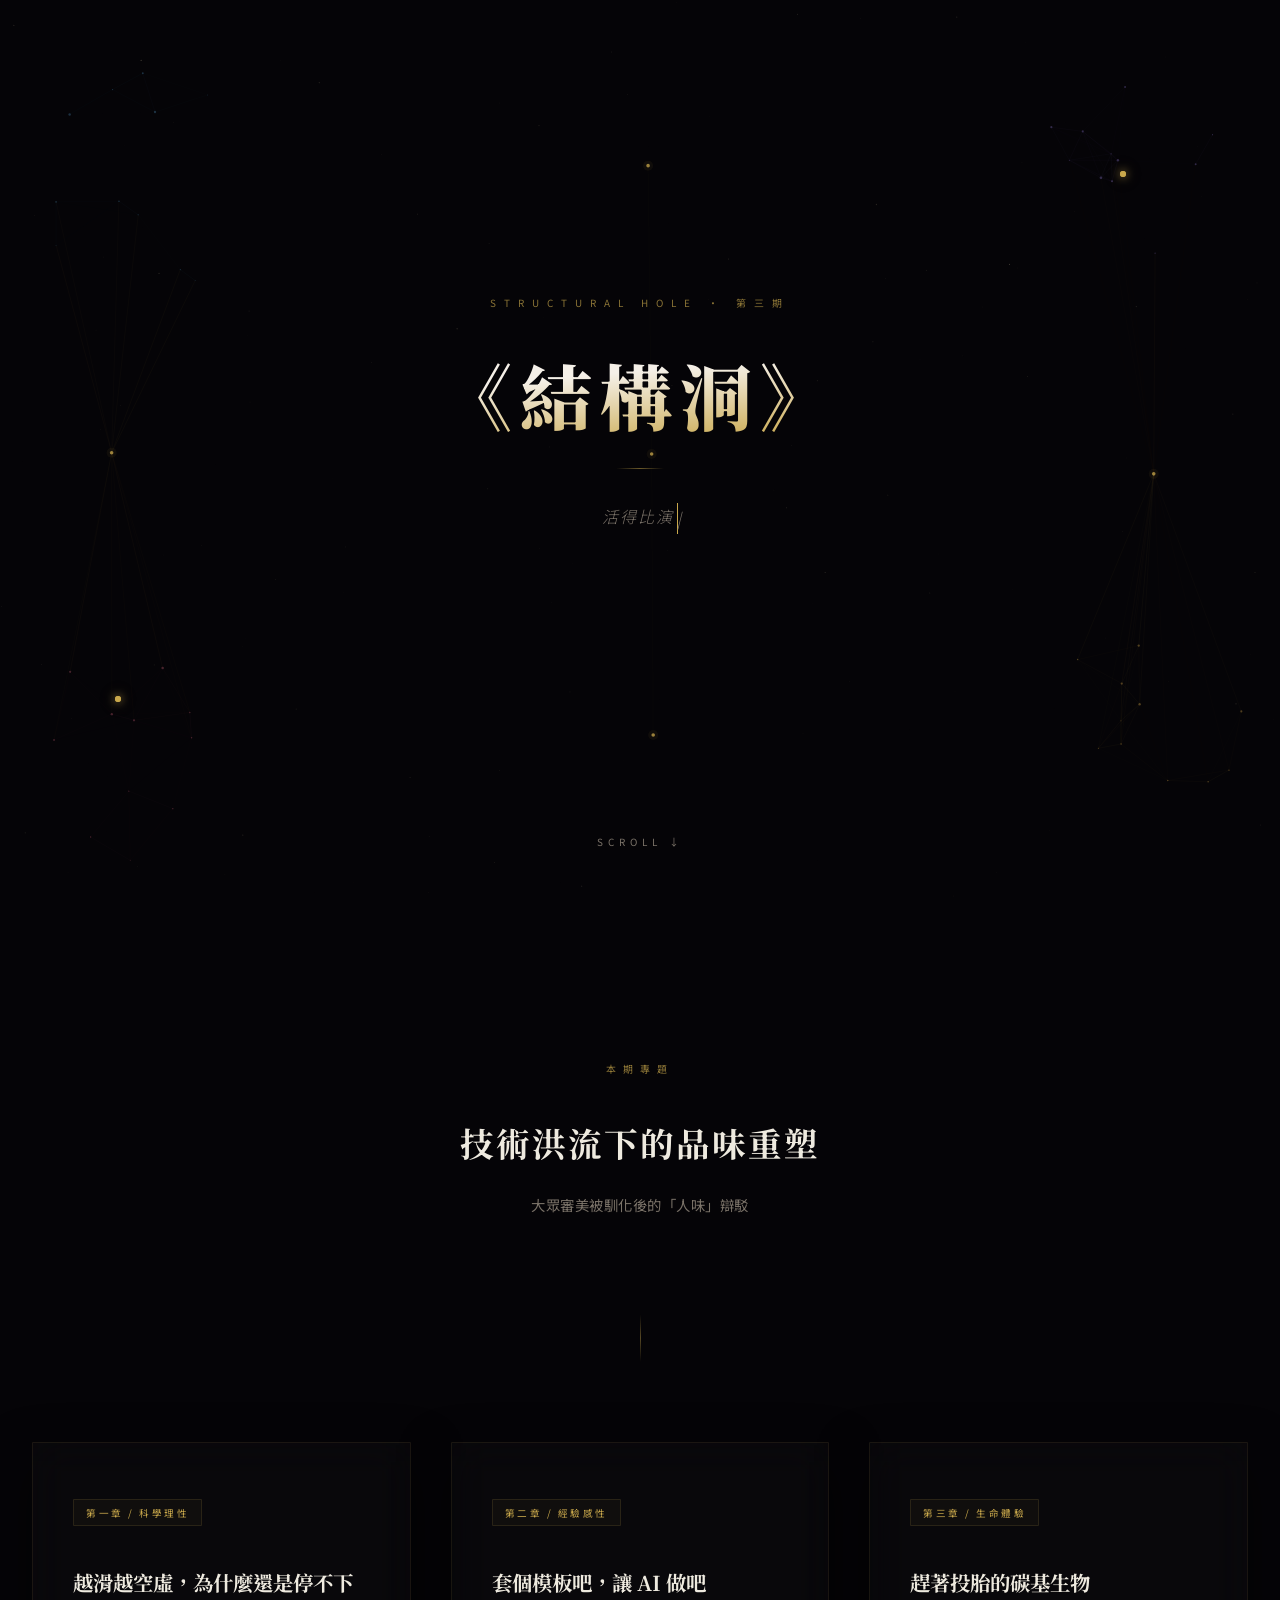
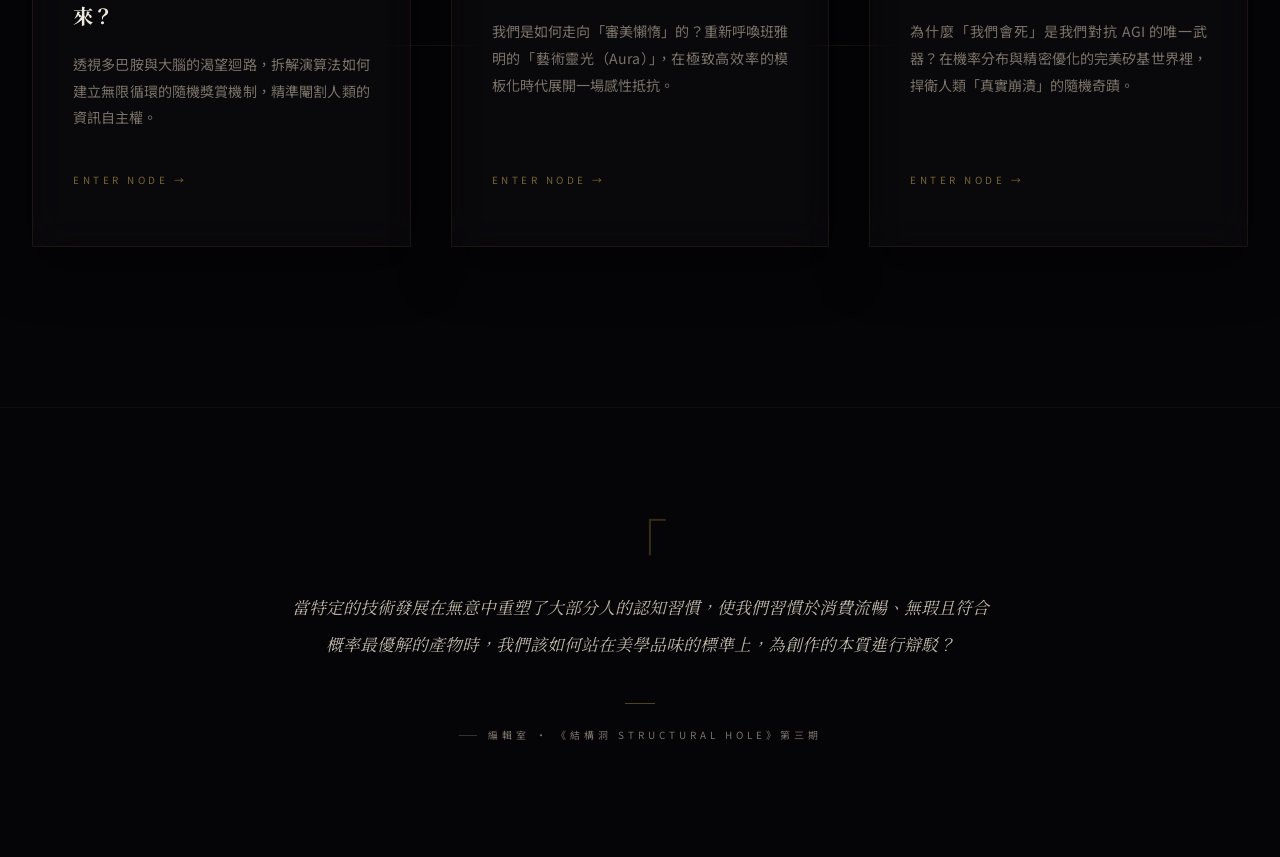
==== commit b6543d38: "Update and rename gemini-code-1780493685837.html to index.html" ====
--- a/index.html
+++ b/index.html
@@ -3,234 +3,79 @@
 <head>
     <meta charset="UTF-8">
     <meta name="viewport" content="width=device-width, initial-scale=1.0">
-    <title>《結構洞 Structural Hole》- 靈光輓歌</title>
-    <style>
-        :root {
-            --bg-color: #030307;
-            --accent-cyan: #00f2fe;
-            --accent-blue: #0072ff;
-            --accent-magenta: #ff007f;
-            --text-main: #f3f4f6;
-            --text-muted: #9ca3af;
-            --glass-bg: rgba(255, 255, 255, 0.02);
-            --glass-border: rgba(255, 255, 255, 0.06);
-        }
-
-        html { scroll-behavior: smooth; }
-        * { margin: 0; padding: 0; box-sizing: border-box; font-family: -apple-system, BlinkMacSystemFont, "Noto Sans TC", sans-serif; }
-        body { background-color: var(--bg-color); color: var(--text-main); overflow-x: hidden; }
-
-        /* --- (2) 頂部即時線性進度條 --- */
-        .progress-container {
-            position: fixed; top: 0; left: 0; width: 100%; height: 4px; z-index: 1000; background: transparent;
-        }
-        .progress-bar {
-            height: 100%; width: 0%;
-            background: linear-gradient(90deg, var(--accent-cyan), var(--accent-blue));
-            box-shadow: 0 0 10px var(--accent-cyan);
-            transition: width 0.1s ease-out;
-        }
-
-        #bg-canvas { position: fixed; top: 0; left: 0; width: 100vw; height: 100vh; z-index: -1; background: radial-gradient(circle at 50% 50%, #080816 0%, #030307 100%); }
-
-        /* --- OpenAI 風格 Hero 區 --- */
-        .hero-section { height: 100vh; display: flex; flex-direction: column; justify-content: center; align-items: center; text-align: center; padding: 0 2rem; position: relative; }
-        .hero-title { font-size: 3.8rem; font-weight: 800; letter-spacing: 8px; margin-bottom: 1.5rem; background: linear-gradient(135deg, #ffffff 30%, #a5b4fc); -webkit-background-clip: text; -webkit-text-fill-color: transparent; }
-        
-        /* --- (3) 打字機認知生成區 --- */
-        .typing-container { font-size: 1.25rem; color: var(--text-muted); letter-spacing: 2px; min-height: 2.5rem; margin-bottom: 3rem; font-weight: 300; }
-        .cursor { display: inline-block; width: 2px; background-color: var(--accent-cyan); animation: blink 0.8s infinite; margin-left: 4px; }
-        @keyframes blink { 50% { opacity: 0; } }
-
-        .scroll-indicator { position: absolute; bottom: 2.5rem; font-size: 0.85rem; letter-spacing: 3px; color: var(--text-muted); text-decoration: none; text-transform: uppercase; animation: bounce 2s infinite; }
-        @keyframes bounce { 0%, 20%, 50%, 80%, 100% { transform: translateY(0); } 40% { transform: translateY(-10px); } 60% { transform: translateY(-5px); } }
-
-        /* --- 結構洞網絡區 --- */
-        .network-section { max-width: 1300px; margin: 0 auto; padding: 8rem 2rem; }
-        .section-header { text-align: center; margin-bottom: 7rem; }
-        .section-header h2 { font-size: 2.2rem; letter-spacing: 4px; margin-bottom: 1rem; font-weight: 700; }
-
-        /* 🕳️ 視覺隱喻：結構洞橋樑 */
-        .grid-container { position: relative; display: grid; grid-template-columns: repeat(3, 1fr); gap: 3.5rem; }
-        .grid-container::before {
-            content: ''; position: absolute; top: 50%; left: 8%; right: 8%; height: 1px;
-            background: linear-gradient(90deg, transparent, rgba(0, 242, 254, 0.3), rgba(255, 0, 127, 0.3), transparent); z-index: 1;
-        }
-
-        /* --- Glassmorphism 節點卡片 --- */
-        .node-card {
-            background: var(--glass-bg); border: 1px solid var(--glass-border); border-radius: 24px; padding: 3.5rem 2.5rem;
-            backdrop-filter: blur(25px); -webkit-backdrop-filter: blur(25px); text-decoration: none; color: var(--text-main);
-            display: flex; flex-direction: column; position: relative; z-index: 2;
-            transition: all 0.6s cubic-bezier(0.16, 1, 0.3, 1); box-shadow: 0 40px 80px rgba(0,0,0,0.5);
-        }
-        
-        /* 5️⃣ Scroll 觸發的 Lazy Reveal 漸顯動畫 */
-        .reveal { opacity: 0; transform: translateY(40px); transition: opacity 0.8s ease, transform 0.8s ease; }
-        .reveal.active { opacity: 1; transform: translateY(0); }
-
-        .node-card:hover { transform: translateY(-15px); background: rgba(255, 255, 255, 0.04); }
-        .node-card.c1:hover { border-color: var(--accent-cyan); box-shadow: 0 0 50px rgba(0, 242, 254, 0.2); }
-        .node-card.c2:hover { border-color: #a5b4fc; box-shadow: 0 0 50px rgba(165, 180, 252, 0.2); }
-        .node-card.c3:hover { border-color: var(--accent-magenta); box-shadow: 0 0 50px rgba(255, 0, 127, 0.2); }
-
-        .node-badge { align-self: flex-start; font-size: 0.75rem; font-weight: 600; padding: 0.3rem 0.8rem; border-radius: 50px; margin-bottom: 2rem; letter-spacing: 1px; }
-        .c1 .node-badge { background: rgba(0, 242, 254, 0.08); color: var(--accent-cyan); border: 1px solid rgba(0, 242, 254, 0.2); }
-        .c2 .node-badge { background: rgba(165, 180, 252, 0.08); color: #a5b4fc; border: 1px solid rgba(165, 180, 252, 0.2); }
-        .c3 .node-badge { background: rgba(255, 0, 127, 0.08); color: var(--accent-magenta); border: 1px solid rgba(255, 0, 127, 0.2); }
-
-        .node-card h3 { font-size: 1.45rem; margin-bottom: 1.2rem; line-height: 1.4; font-weight: 700; }
-        .node-card p { font-size: 0.95rem; color: var(--text-muted); line-height: 1.7; text-align: justify; }
-        .read-more { margin-top: auto; padding-top: 2.5rem; font-size: 0.85rem; letter-spacing: 1px; display: flex; align-items: center; }
-        .c1 .read-more { color: var(--accent-cyan); } .c2 .read-more { color: #a5b4fc; } .c3 .read-more { color: var(--accent-magenta); }
-
-        footer { border-top: 1px solid var(--glass-border); padding: 7rem 2rem; text-align: center; background: rgba(3, 3, 7, 0.8); backdrop-filter: blur(10px); position: relative; z-index: 10; }
-        .quote-container { max-width: 750px; margin: 0 auto; }
-        .quote-text { font-size: 1.2rem; font-style: italic; line-height: 1.9; color: #e5e7eb; margin-bottom: 1.5rem; letter-spacing: 1px; }
-        .quote-author { font-size: 0.85rem; color: var(--text-muted); letter-spacing: 2px; }
-
-        @media (max-width: 1024px) {
-            .hero-title { font-size: 2.4rem; letter-spacing: 4px; }
-            .grid-container { grid-template-columns: 1fr; gap: 2.5rem; }
-            .grid-container::before { top: 5%; bottom: 5%; left: 35px; width: 1px; height: 90%; background: linear-gradient(180deg, var(--accent-cyan), var(--accent-magenta)); }
-            .network-section { padding: 5rem 1.5rem; }
-        }
-    </style>
+    <title>《結構洞 Structural Hole》— 靈光輓歌</title>
+    <link rel="stylesheet" href="shared.css">
 </head>
 <body>
 
-    <div class="progress-container"><div class="progress-bar" id="myBar"></div></div>
+    <div class="prog-wrap"><div class="prog-bar" id="bar"></div></div>
+    <div class="y2k-grid"></div>
+    <canvas id="bg-canvas"></canvas>
+    <!-- Bridge glow nodes — positioned near cluster 2 & 3 corners -->
+    <div class="bridge-node" style="top: 19%; right: 12%;"></div>
+    <div class="bridge-node" style="bottom: 22%; left: 9%;"></div>
 
-    <canvas id="bg-canvas"></canvas>
-
-    <section class="hero-section">
-        <h1 class="hero-title">《結構洞 Structural Hole》</h1>
-        <div class="typing-container">
-            <span id="typing-text"></span><span class="cursor">|</span>
-        </div>
-        <a href="#explore" class="scroll-indicator">進入知識網絡 ↓</a>
+    <!-- ── Hero ────────────────────────────────────────── -->
+    <section class="hero">
+        <div class="hero-eyebrow">Structural Hole · 第三期</div>
+        <h1 class="hero-title">《結構洞》</h1>
+        <div class="hero-rule"></div>
+        <p class="hero-type"><span id="tw"></span><span class="cursor">|</span></p>
+        <a href="#explore" class="scroll-down">Scroll ↓</a>
     </section>
 
-    <section class="network-section" id="explore">
-        <div class="section-header reveal">
-            <h2>專題：技術洪流下的品味重塑</h2>
-            <p style="color: var(--text-muted); font-size: 0.95rem; margin-top: 0.5rem; letter-spacing: 1px;">大眾審美被馴化後的「人味」辯駁</p>
-        </div>
+    <!-- ── Network Section ─────────────────────────────── -->
+    <section class="net-section" id="explore">
+        <header class="net-header reveal">
+            <div class="net-label">本期專題</div>
+            <h2 class="net-heading">技術洪流下的品味重塑</h2>
+            <p class="net-sub">大眾審美被馴化後的「人味」辯駁</p>
+        </header>
+        <div class="net-divider"></div>
 
-        <div class="grid-container">
-            <a href="chapter1.html" class="node-card c1 reveal">
-                <div class="node-badge">第一章 • 科學理性</div>
-                <h3>越滑越空虛，為什麼還是停不下來？</h3>
-                <p>從「雪山救狐狸」透視多巴胺與大腦的渴望迴路，拆解演算法如何精準閹割人類的專專注力與資訊選擇權。</p>
-                <div class="read-more">進入思想結點 →</div>
+        <div class="cards-grid">
+            <a href="chapter1.html" class="node-card reveal" data-speed="2">
+                <div class="node-badge">第一章 / 科學理性</div>
+                <h3 class="node-title">越滑越空虛，為什麼還是停不下來？</h3>
+                <p class="node-body">透視多巴胺與大腦的渴望迴路，拆解演算法如何建立無限循環的隨機獎賞機制，精準閹割人類的資訊自主權。</p>
+                <div class="node-more">Enter Node →</div>
             </a>
-
-            <a href="chapter2.html" class="node-card c2 reveal">
-                <div class="node-badge">第二章 • 經驗感性</div>
-                <h3>套個模板吧，讓 AI 做吧</h3>
-                <p>我們是如何一步步走向「審美懶惰」的？重新呼喚班雅明的「靈光」，在無限複製與模板化的時代展開美學抵抗。</p>
-                <div class="read-more">進入思想結點 →</div>
+            <a href="chapter2.html" class="node-card reveal" data-speed="-1">
+                <div class="node-badge">第二章 / 經驗感性</div>
+                <h3 class="node-title">套個模板吧，讓 AI 做吧</h3>
+                <p class="node-body">我們是如何走向「審美懶惰」的？重新呼喚班雅明的「藝術靈光（Aura）」，在極致高效率的模板化時代展開一場感性抵抗。</p>
+                <div class="node-more">Enter Node →</div>
             </a>
-
-            <a href="chapter3.html" class="node-card c3 reveal">
-                <div class="node-badge">第三章 • 生命體驗</div>
-                <h3>趕著投胎的碳基生物</h3>
-                <p>為什麼「我們會死」是我們對抗 AGI 的唯一武器？在精密計算與最佳化的世界裡，捍衛人類真實崩潰的權力。</p>
-                <div class="read-more">進入思想結點 →</div>
+            <a href="chapter3.html" class="node-card reveal" data-speed="3">
+                <div class="node-badge">第三章 / 生命體驗</div>
+                <h3 class="node-title">趕著投胎的碳基生物</h3>
+                <p class="node-body">為什麼「我們會死」是我們對抗 AGI 的唯一武器？在機率分布與精密優化的完美矽基世界裡，捍衛人類「真實崩潰」的隨機奇蹟。</p>
+                <div class="node-more">Enter Node →</div>
             </a>
         </div>
     </section>
 
-    <footer class="reveal">
-        <div class="quote-container">
-            <p class="quote-text">「當特定的技術發展在無意中重塑了大部分人的認知習慣，我們更需站在美學主體性的標準上，為創作的本質進行辯駁。」</p>
-            <p class="quote-author">—— 編輯室 •《結構洞 Structural Hole》第三期</p>
+    <!-- ── Footer ──────────────────────────────────────── -->
+    <footer class="site-footer reveal">
+        <div class="footer-inner">
+            <div class="footer-mark">「</div>
+            <p class="footer-quote">當特定的技術發展在無意中重塑了大部分人的認知習慣，使我們習慣於消費流暢、無瑕且符合概率最優解的產物時，我們該如何站在美學品味的標準上，為創作的本質進行辯駁？</p>
+            <div class="footer-rule"></div>
+            <p class="footer-attr">—— 編輯室 · 《結構洞 Structural Hole》第三期</p>
         </div>
     </footer>
 
+    <script src="shared.js"></script>
     <script>
-        /* --- (2) 隨 Scroll 即時填充進度條 --- */
-        window.onscroll = function() { updateProgressBar() };
-        function updateProgressBar() {
-            var winScroll = document.body.scrollTop || document.documentElement.scrollTop;
-            var height = document.documentElement.scrollHeight - document.documentElement.clientHeight;
-            var scrolled = (winScroll / height) * 100;
-            document.getElementById("myBar").style.width = scrolled + "%";
-        }
-
-        /* --- (3) 打字機效果 (每字間隔 40ms 核心調校) --- */
-        const words = ["靈光輓歌：大眾審美被集體眷養後的抵抗", "在無意識中，我們讓渡了美學主體性", "活得比演算法更難以預測"];
-        let wordIndex = 0, textBuffer = "", isDeleting = false;
-        const typingSpeed = 40; // 🎯 每個字間隔 40ms
-
-        function type() {
-            const currentFullWord = words[wordIndex];
-            if (isDeleting) {
-                textBuffer = currentFullWord.substring(0, textBuffer.length - 1);
-            } else {
-                textBuffer = currentFullWord.substring(0, textBuffer.length + 1);
-            }
-            document.getElementById('typing-text').innerHTML = textBuffer;
-
-            let delay = typingSpeed;
-            if (!isDeleting && textBuffer === currentFullWord) {
-                delay = 2500; // 停留
-                isDeleting = true;
-            } else if (isDeleting && textBuffer === "") {
-                isDeleting = false;
-                wordIndex = (wordIndex + 1) % words.length;
-                delay = 500; // 切換緩衝
-            }
-            setTimeout(type, delay);
-        }
-        document.addEventListener("DOMContentLoaded", () => setTimeout(type, 500));
-
-        /* --- (1) Scroll Reveal 核心引擎 --- */
-        function revealElements() {
-            const reveals = document.querySelectorAll('.reveal');
-            reveals.forEach(element => {
-                const windowHeight = window.innerHeight;
-                const elementTop = element.getBoundingClientRect().top;
-                if (elementTop < windowHeight - 80) {
-                    element.classList.add('active');
-                }
-            });
-        }
-        window.addEventListener('scroll', revealElements);
-        revealElements();
-
-        /* --- 星空神經網路 Canvas --- */
-        const canvas = document.getElementById('bg-canvas');
-        const ctx = canvas.getContext('2d');
-        let particles = [];
-        function resizeCanvas() { canvas.width = window.innerWidth; canvas.height = window.innerHeight; }
-        window.addEventListener('resize', resizeCanvas); resizeCanvas();
-
-        class Particle {
-            constructor() { this.x = Math.random()*canvas.width; this.y = Math.random()*canvas.height; this.vx = (Math.random()-0.5)*0.3; this.vy = (Math.random()-0.5)*0.3; this.radius = Math.random()*1.2 + 0.8; }
-            update() {
-                this.x += this.vx; this.y += this.vy;
-                if (this.x < 0 || this.x > canvas.width) this.vx *= -1;
-                if (this.y < 0 || this.y > canvas.height) this.vy *= -1;
-                ctx.beginPath(); ctx.arc(this.x, this.y, this.radius, 0, Math.PI*2); ctx.fillStyle = 'rgba(255,255,255,0.4)'; ctx.fill();
-            }
-        }
-        for(let i=0; i<80; i++) particles.push(new Particle());
-        function animate() {
-            ctx.clearRect(0,0,canvas.width,canvas.height);
-            particles.forEach(p => p.update());
-            for (let a=0; a<particles.length; a++) {
-                for (let b=a+1; b<particles.length; b++) {
-                    let dist = Math.sqrt(Math.pow(particles[a].x-particles[b].x,2)+Math.pow(particles[a].y-particles[b].y,2));
-                    if (dist < 140) {
-                        ctx.strokeStyle = `rgba(165,180,252,${(1-dist/140)*0.12})`; ctx.lineWidth = 0.6;
-                        ctx.beginPath(); ctx.moveTo(particles[a].x, particles[a].y); ctx.lineTo(particles[b].x,particles[b].y); ctx.stroke();
-                    }
-                }
-            }
-            requestAnimationFrame(animate);
-        }
-        animate();
+        initCanvas('bg-canvas');
+        initProgressBar('bar');
+        initReveal('.reveal');
+        initTypewriter('tw', [
+            '靈光輓歌：大眾審美被集體眷養後的抵抗',
+            '在無意識中，我們讓渡了美學主體性',
+            '活得比演算法更難以預測'
+        ]);
+        initParallax('[data-speed]');
     </script>
 </body>
 </html>
--- a/shared.css
+++ b/shared.css
@@ -0,0 +1,161 @@
+/* ═══════════════════════════════════════════════════════════
+   《結構洞 Structural Hole》— shared.css
+   Design System — Burt's Structural Hole Theory (1992)
+   視覺隱喻：四角群落 × 中心空洞 × 金色橋接者
+   ═══════════════════════════════════════════════════════════ */
+
+@import url('https://fonts.googleapis.com/css2?family=Noto+Serif+TC:wght@300;400;700;900&family=Noto+Sans+TC:wght@300;400;600&display=swap');
+
+/* ── Design Tokens ──────────────────────────────────────── */
+:root {
+    --bg:        #050407;
+    --gold:      #c9a84c;
+    --gold-l:    #dfc980;
+    --c1:        #3d6e8f;   /* cluster 1 — 科學理性 */
+    --c2:        #6d5ea0;   /* cluster 2 — 經驗感性 */
+    --c3:        #9e4d60;   /* cluster 3 — 生命體驗 */
+    --c4:        #b59040;   /* cluster 4 — 反向映射 */
+    --text:      #eeeadf;
+    --muted:     #7a7268;
+    --serif:     "Noto Serif TC", serif;
+    --sans:      "Noto Sans TC", -apple-system, sans-serif;
+    --glass:     rgba(255, 248, 230, 0.018);
+    --glass-bd:  rgba(201, 168, 76, 0.09);
+    /* Override per page: --accent */
+    --accent:    var(--gold);
+}
+
+/* ── Reset & Base ───────────────────────────────────────── */
+html { scroll-behavior: smooth; background: var(--bg); }
+*, *::before, *::after { margin: 0; padding: 0; box-sizing: border-box; }
+body { font-family: var(--sans); color: var(--text); overflow-x: hidden; -webkit-font-smoothing: antialiased; line-height: 1.9; }
+
+/* ── Fixed Background Layers ────────────────────────────── */
+/* Layer -2: Y2K grid — network topology metaphor */
+.y2k-grid {
+    position: fixed; top: 0; left: 0; width: 100vw; height: 100vh;
+    z-index: -2; pointer-events: none;
+    background-image:
+        linear-gradient(rgba(201, 168, 76, 0.026) 1px, transparent 1px),
+        linear-gradient(90deg, rgba(201, 168, 76, 0.026) 1px, transparent 1px);
+    background-size: 60px 60px;
+}
+/* Layer -1: Canvas — structural hole network animation */
+#bg-canvas { position: fixed; top: 0; left: 0; width: 100vw; height: 100vh; z-index: -1; }
+
+/* ── Progress Bar ───────────────────────────────────────── */
+.prog-wrap { position: fixed; top: 0; left: 0; width: 100%; height: 2px; z-index: 2000; }
+.prog-bar  { height: 100%; width: 0; background: var(--accent); transition: width 0.08s linear; }
+
+/* ── Bridge Glow Nodes (固定位置的橋接發光節點) ────────── */
+.bridge-node {
+    position: fixed; width: 6px; height: 6px; border-radius: 50%;
+    background: var(--accent);
+    box-shadow: 0 0 10px var(--accent), 0 0 24px color-mix(in srgb, var(--accent) 30%, transparent);
+    z-index: 5; pointer-events: none;
+}
+.bridge-node::after {
+    content: ''; position: absolute; inset: 0; border-radius: 50%;
+    background: var(--accent); animation: bPulse 3s ease-out infinite;
+}
+@keyframes bPulse { 0% { transform: scale(1); opacity: 0.7; } 100% { transform: scale(6); opacity: 0; } }
+
+/* ── Navigation ─────────────────────────────────────────── */
+.site-nav {
+    max-width: 1300px; margin: 0 auto; padding: 2.5rem 2rem;
+    position: relative; z-index: 10; display: flex; align-items: center; gap: 0.8rem;
+}
+.site-nav a { color: var(--muted); text-decoration: none; font-size: 0.65rem; letter-spacing: 3px; font-weight: 400; transition: color 0.3s; text-transform: uppercase; }
+.site-nav a:hover { color: var(--accent); }
+.nav-sep     { font-size: 0.5rem; color: rgba(201, 168, 76, 0.22); }
+.nav-current { font-size: 0.65rem; color: var(--accent); opacity: 0.65; text-transform: uppercase; letter-spacing: 2px; }
+
+/* ── Scroll Reveal ──────────────────────────────────────── */
+.reveal   { opacity: 0; transform: translateY(40px); transition: opacity 1s cubic-bezier(.16,1,.3,1), transform 1s cubic-bezier(.16,1,.3,1); }
+.reveal.active { opacity: 1; transform: translateY(0); }
+.reveal-p { opacity: 0; transform: translateY(16px); transition: opacity 0.9s ease, transform 0.9s ease; text-align: justify; font-size: 1.05rem; color: #c3bdb1; line-height: 2.05; }
+.reveal-p.active { opacity: 1; transform: translateY(0); }
+
+/* ── Footer / Quote ─────────────────────────────────────── */
+.site-footer  { border-top: 1px solid rgba(201, 168, 76, 0.07); padding: 7rem 2rem; text-align: center; position: relative; z-index: 10; }
+.footer-inner { max-width: 700px; margin: 0 auto; }
+.footer-mark  { font-family: var(--serif); font-size: 3.5rem; color: color-mix(in srgb, var(--accent) 25%, transparent); line-height: 0.8; margin-bottom: 1.5rem; font-weight: 300; }
+.footer-quote { font-family: var(--serif); font-size: 1.05rem; font-style: italic; line-height: 2.2; color: #bbb4a5; margin-bottom: 2.5rem; }
+.footer-rule  { width: 30px; height: 1px; background: var(--accent); opacity: 0.38; margin: 0 auto 1.4rem; }
+.footer-attr  { font-size: 0.62rem; color: var(--muted); letter-spacing: 4px; text-transform: uppercase; }
+
+/* ── Chapter Story Layout ───────────────────────────────── */
+.story-wrap { max-width: 1300px; margin: 0 auto; padding: 2rem 2rem 10rem; display: grid; grid-template-columns: 1fr 1.4fr; gap: 7rem; position: relative; z-index: 10; }
+
+/* Sticky quote column */
+.sticky-col   { position: relative; }
+.sticky-quote { position: -webkit-sticky; position: sticky; top: 28%; padding-right: 2rem; }
+.sq-mark { font-family: var(--serif); font-size: 5rem; line-height: 0.6; color: color-mix(in srgb, var(--accent) 22%, transparent); display: block; margin-bottom: 1.2rem; font-weight: 300; }
+.sq-text { font-family: var(--serif); font-size: 1.6rem; line-height: 1.88; font-weight: 400; font-style: italic; color: #cec6b5; border-left: 2px solid color-mix(in srgb, var(--accent) 40%, transparent); padding-left: 1.5rem; }
+
+/* Text column */
+.text-col { display: flex; flex-direction: column; gap: 2rem; }
+.meta-hd  { margin-bottom: 4rem; padding-bottom: 3rem; border-bottom: 1px solid rgba(201, 168, 76, 0.07); }
+.ch-tag   { color: var(--accent); font-size: 0.62rem; letter-spacing: 6px; text-transform: uppercase; margin-bottom: 1.8rem; opacity: 0.85; }
+.ch-title { font-family: var(--serif); font-size: 2.75rem; font-weight: 900; line-height: 1.4; margin-bottom: 1.2rem; color: var(--text); }
+.ch-sub   { font-family: var(--serif); font-size: 1rem; color: var(--muted); font-weight: 300; font-style: italic; line-height: 1.85; }
+
+/* Glow node (chapter-specific pulsing accent node) */
+.glow-node { width: 8px; height: 8px; background: var(--accent); border-radius: 50%; position: relative; margin: 2rem 0 0 1.5rem; box-shadow: 0 0 10px var(--accent), 0 0 24px rgba(201, 168, 76, 0.2); }
+.glow-node::before { content: ''; position: absolute; inset: 0; border-radius: 50%; background: inherit; animation: gPulse 2.6s ease-out infinite; }
+@keyframes gPulse { 0% { transform: scale(1); opacity: 0.8; } 100% { transform: scale(5); opacity: 0; } }
+
+/* ── Index — Hero ───────────────────────────────────────── */
+.hero { height: 100vh; display: flex; flex-direction: column; justify-content: center; align-items: center; text-align: center; padding: 0 2rem; position: relative; }
+.hero-eyebrow { font-size: 0.62rem; letter-spacing: 8px; color: var(--gold); text-transform: uppercase; margin-bottom: 2.5rem; opacity: 0.68; }
+.hero-title   { font-family: var(--serif); font-size: 4.5rem; font-weight: 900; letter-spacing: 8px; background: linear-gradient(175deg, #f5f0e8 30%, #c9a84c 100%); -webkit-background-clip: text; -webkit-text-fill-color: transparent; line-height: 1.15; }
+.hero-rule    { width: 48px; height: 1px; background: linear-gradient(90deg, transparent, var(--gold), transparent); margin: 2rem auto; opacity: 0.52; }
+.hero-type    { font-size: 1rem; color: var(--muted); letter-spacing: 2px; min-height: 1.8rem; margin-bottom: 4.5rem; font-weight: 300; font-style: italic; }
+.cursor       { display: inline-block; width: 1px; background: var(--gold); animation: blink 0.8s infinite; margin-left: 3px; vertical-align: middle; }
+@keyframes blink { 50% { opacity: 0; } }
+.scroll-down  { position: absolute; bottom: 3rem; font-size: 0.62rem; letter-spacing: 5px; color: var(--muted); text-decoration: none; text-transform: uppercase; transition: color 0.3s; animation: bounce 2s infinite; }
+.scroll-down:hover { color: var(--gold); }
+@keyframes bounce { 0%,20%,50%,80%,100% { transform: translateY(0); } 40% { transform: translateY(-8px); } 60% { transform: translateY(-4px); } }
+
+/* ── Index — Network Section ────────────────────────────── */
+.net-section { max-width: 1300px; margin: 0 auto; padding: 10rem 2rem; }
+.net-header  { text-align: center; margin-bottom: 6rem; }
+.net-label   { font-size: 0.62rem; letter-spacing: 7px; color: var(--gold); text-transform: uppercase; margin-bottom: 2rem; opacity: 0.72; }
+.net-heading { font-family: var(--serif); font-size: 2.1rem; letter-spacing: 2px; margin-bottom: 1rem; font-weight: 700; }
+.net-sub     { color: var(--muted); font-size: 0.9rem; letter-spacing: 0.5px; }
+.net-divider { width: 1px; height: 48px; background: linear-gradient(180deg, transparent, rgba(201, 168, 76, 0.42), transparent); margin: 4rem auto 5rem; }
+
+/* Cards */
+.cards-grid { display: grid; grid-template-columns: repeat(3, 1fr); gap: 2.5rem; position: relative; }
+.cards-grid::before { content: ''; position: absolute; top: 50%; left: 6%; right: 6%; height: 1px; background: linear-gradient(90deg, transparent, rgba(201,168,76,.11), rgba(201,168,76,.11), transparent); z-index: 1; }
+
+.node-card {
+    background: var(--glass); border: 1px solid var(--glass-bd); border-radius: 1px;
+    padding: 3.5rem 2.5rem; backdrop-filter: blur(20px); -webkit-backdrop-filter: blur(20px);
+    text-decoration: none; color: var(--text); display: flex; flex-direction: column;
+    position: relative; z-index: 2; overflow: hidden;
+    transition: border-color 0.4s, box-shadow 0.4s; box-shadow: 0 20px 50px rgba(0,0,0,.5);
+}
+.node-card::before { content: ''; position: absolute; top: 0; left: 0; right: 0; height: 1px; background: linear-gradient(90deg, transparent, var(--gold), transparent); opacity: 0; transition: opacity 0.4s; }
+.node-card:hover::before { opacity: 0.48; }
+.node-card:hover { border-color: rgba(201, 168, 76, 0.2); box-shadow: 0 0 38px rgba(201,168,76,.05), 0 25px 60px rgba(0,0,0,.6); }
+
+.node-badge { align-self: flex-start; font-size: 0.6rem; font-weight: 400; padding: 0.22rem 0.75rem; border-radius: 1px; margin-bottom: 2.5rem; letter-spacing: 2.5px; text-transform: uppercase; background: rgba(201,168,76,.04); color: var(--gold); border: 1px solid rgba(201,168,76,.13); }
+.node-title { font-family: var(--serif); font-size: 1.28rem; margin-bottom: 1.2rem; line-height: 1.6; font-weight: 700; }
+.node-body  { font-size: 0.88rem; color: var(--muted); line-height: 1.9; text-align: justify; }
+.node-more  { margin-top: auto; padding-top: 2.5rem; font-size: 0.62rem; letter-spacing: 3.5px; text-transform: uppercase; color: var(--gold); opacity: 0.58; transition: opacity 0.3s; }
+.node-card:hover .node-more { opacity: 1; }
+
+/* ── Responsive ─────────────────────────────────────────── */
+@media (max-width: 1024px) {
+    .hero-title  { font-size: 2.6rem; letter-spacing: 4px; }
+    .cards-grid  { grid-template-columns: 1fr; gap: 2rem; }
+    .cards-grid::before { display: none; }
+    .net-section { padding: 6rem 1.5rem; }
+}
+@media (max-width: 968px) {
+    .story-wrap  { grid-template-columns: 1fr; gap: 4rem; }
+    .sticky-quote { position: relative; top: 0; padding-right: 0; }
+    .ch-title    { font-size: 2.1rem; }
+    .sq-text     { font-size: 1.35rem; }
+}
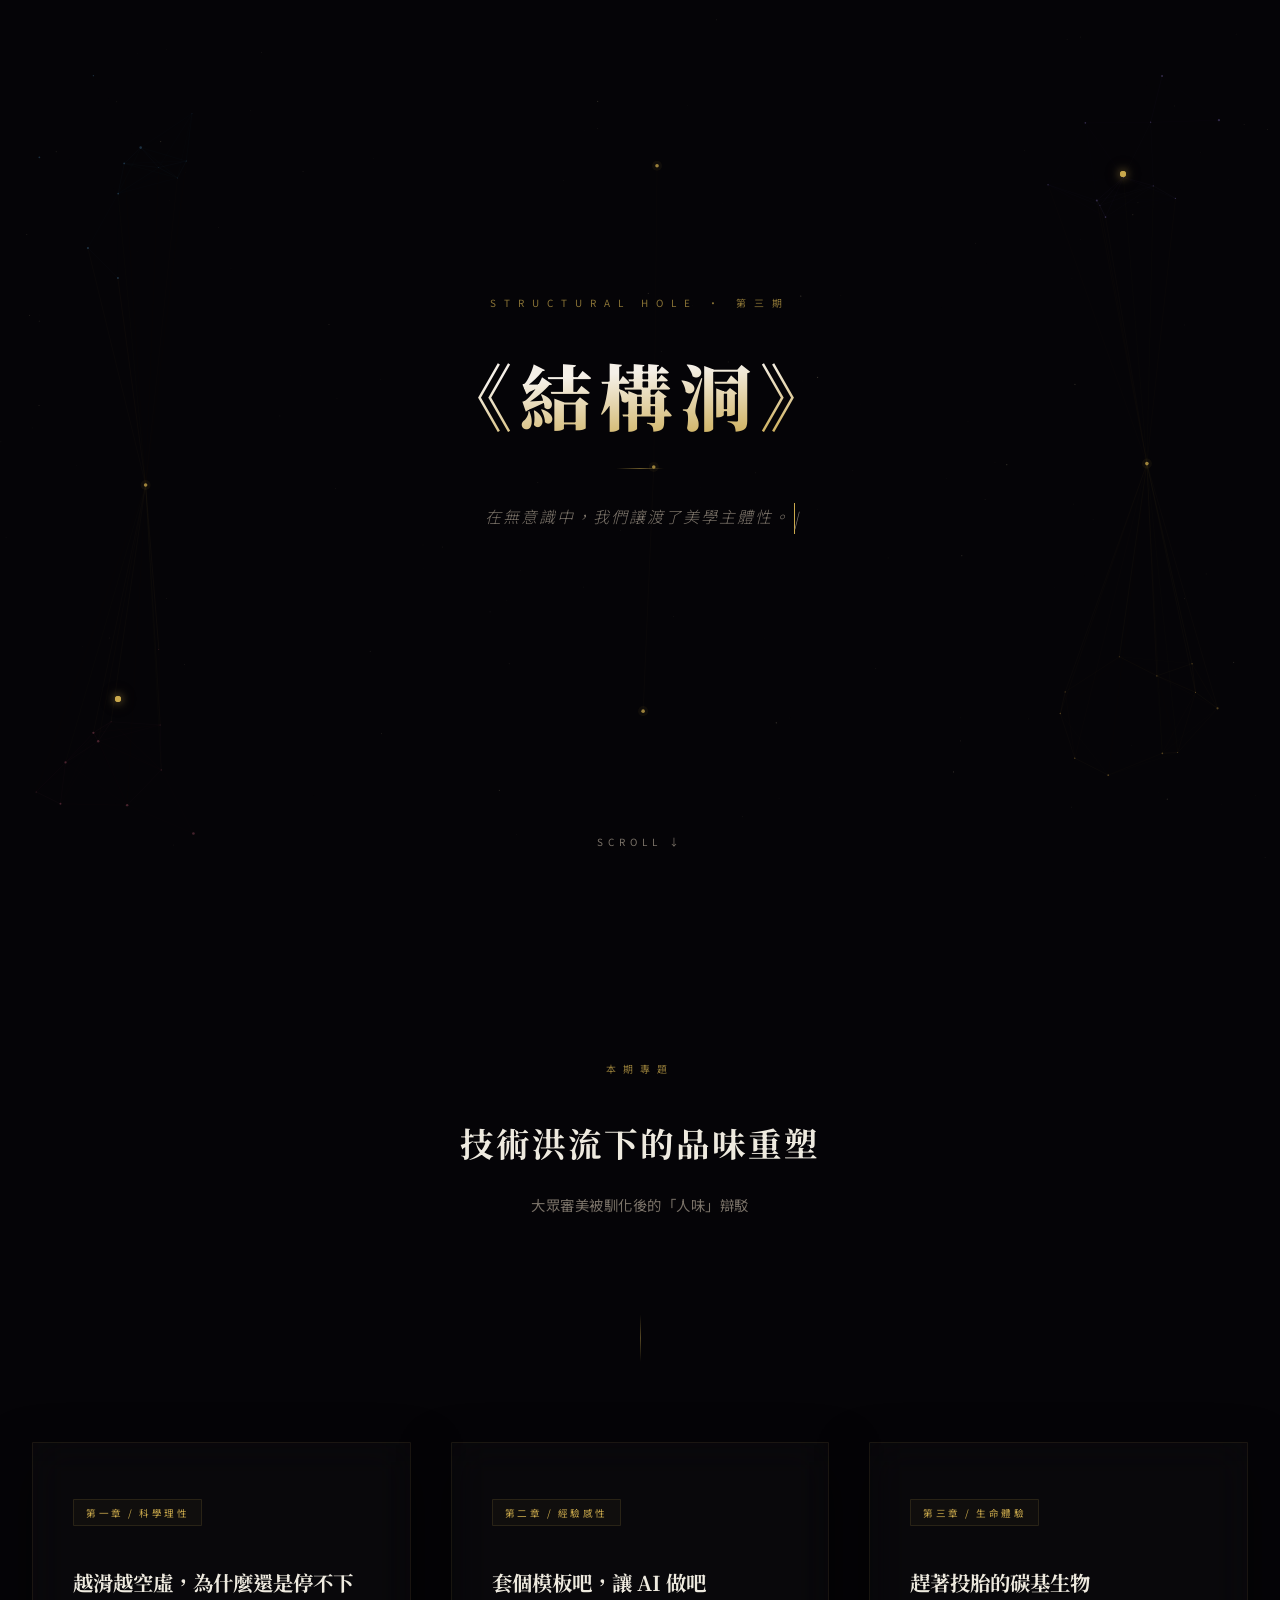
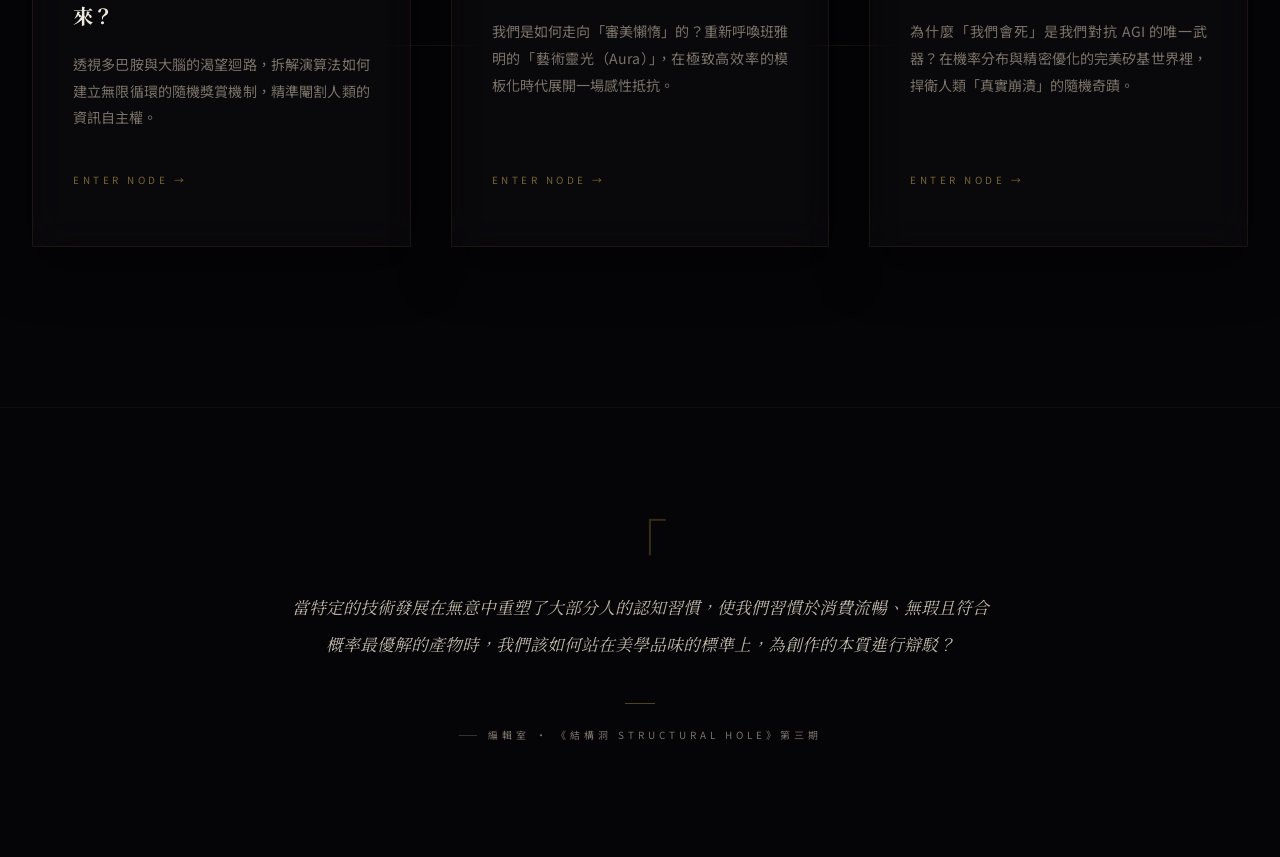
==== commit 4be6343b: "Add files via upload" ====
--- a/index.html
+++ b/index.html
@@ -71,9 +71,9 @@
         initProgressBar('bar');
         initReveal('.reveal');
         initTypewriter('tw', [
-            '靈光輓歌：大眾審美被集體眷養後的抵抗',
-            '在無意識中，我們讓渡了美學主體性',
-            '活得比演算法更難以預測'
+            '靈光輓歌：大眾審美被集體眷養後的抵抗。',
+            '在無意識中，我們讓渡了美學主體性。',
+            '活得比演算法更難以預測。'
         ]);
         initParallax('[data-speed]');
     </script>
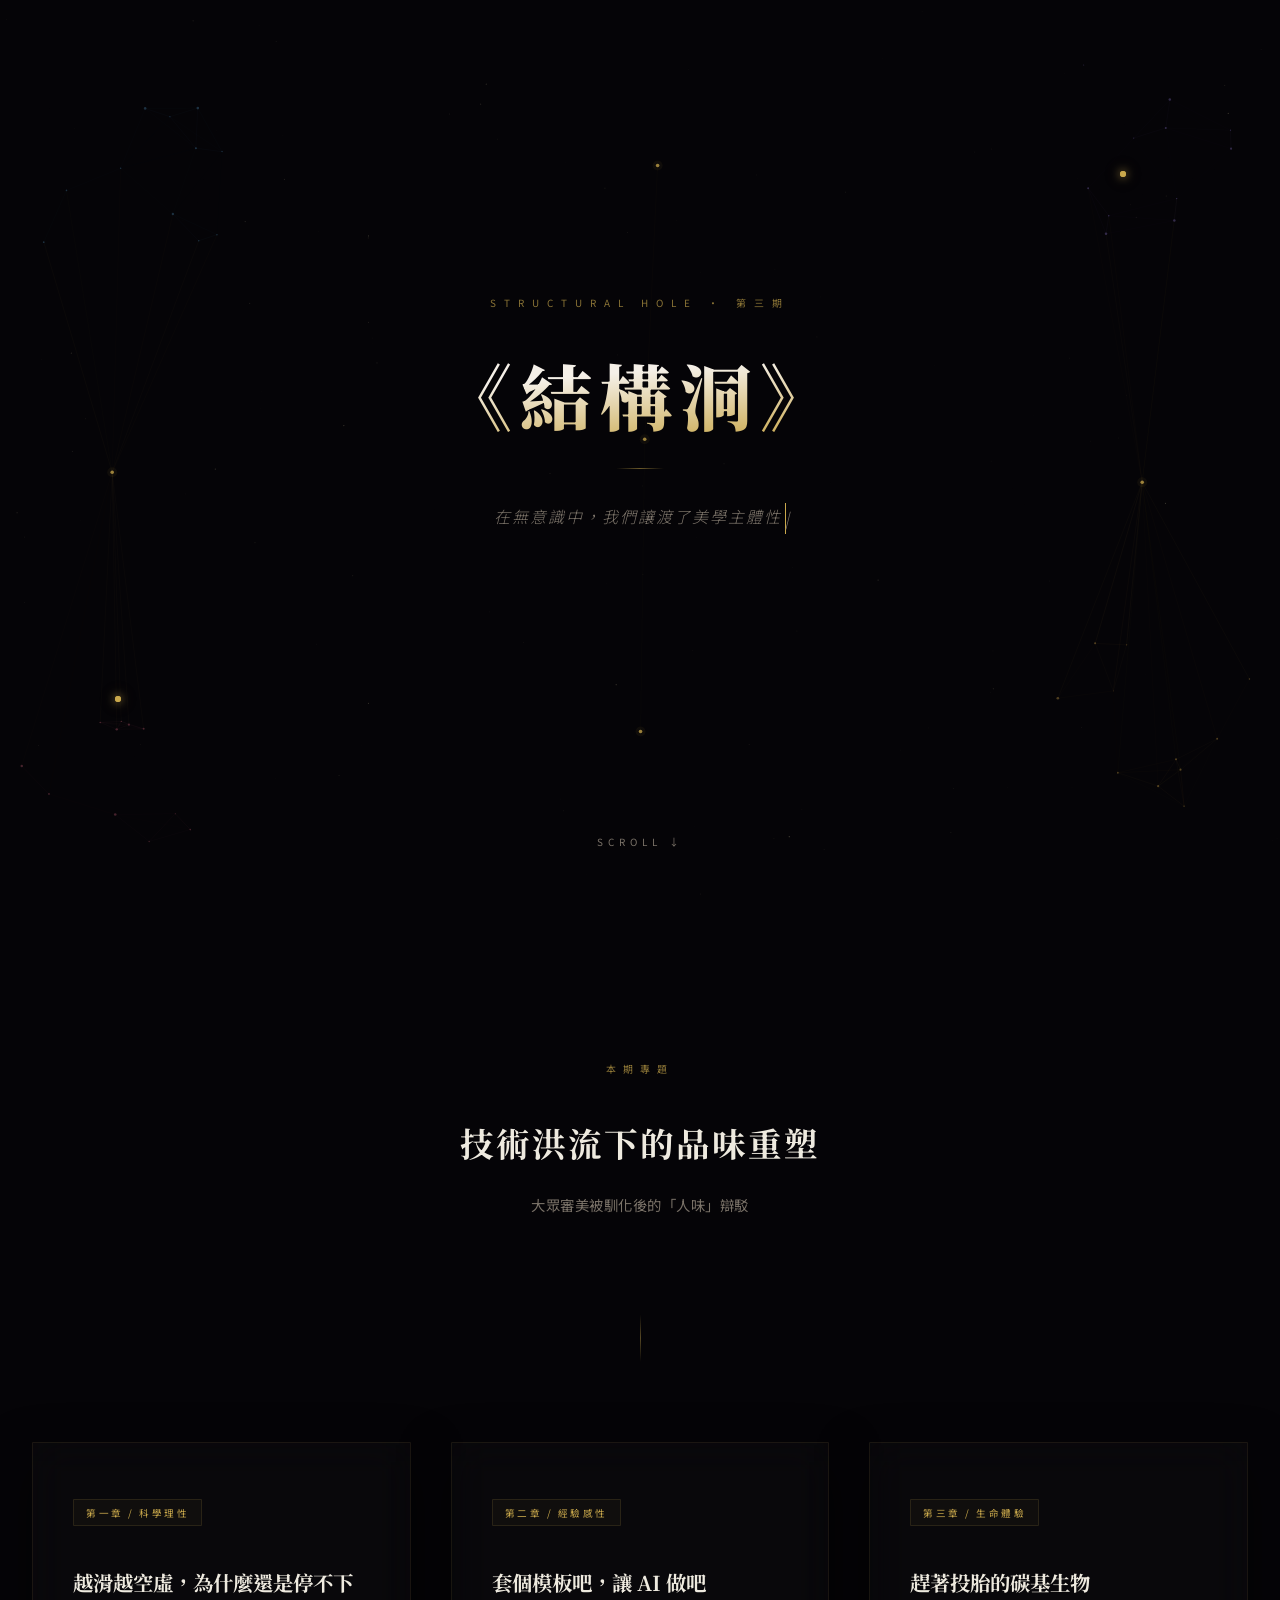
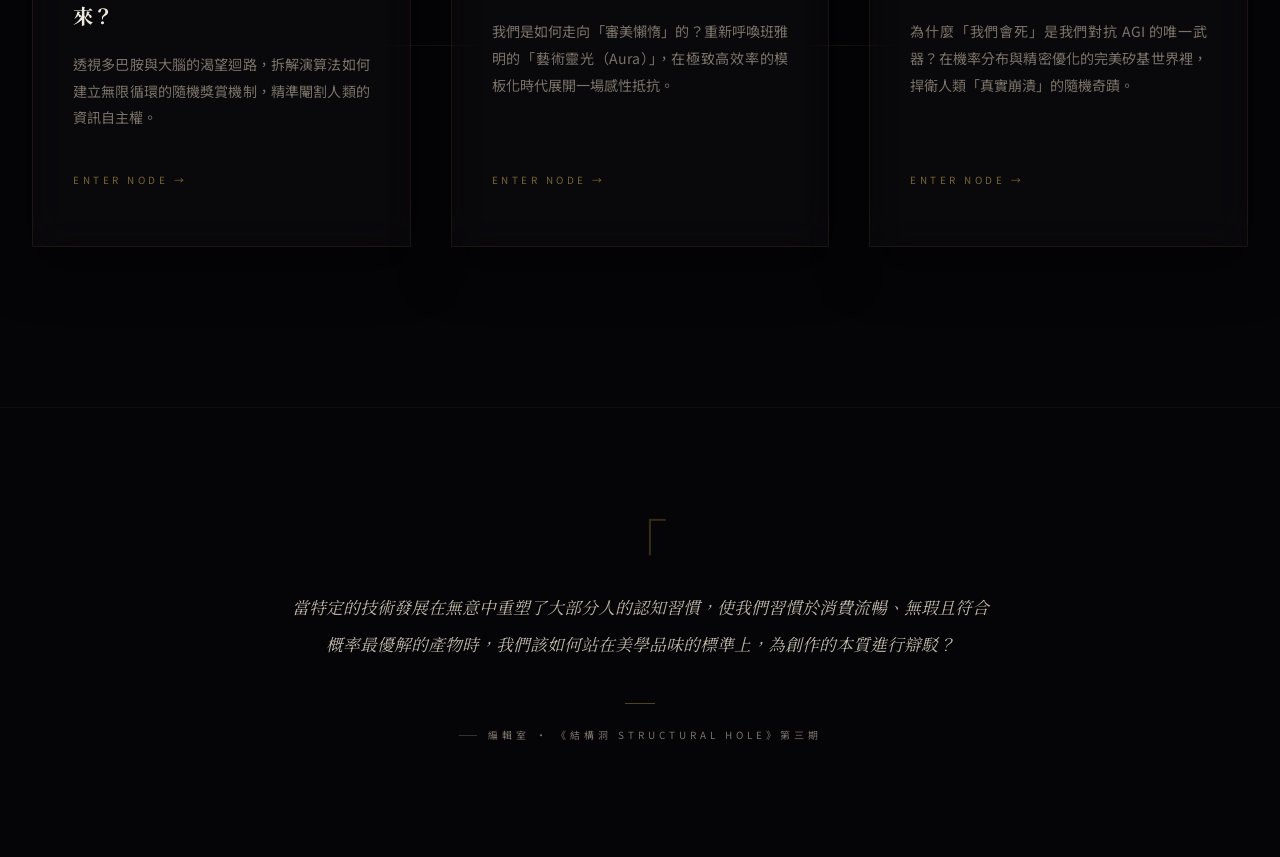
==== commit 65d68898: "Update index.html" ====
--- a/index.html
+++ b/index.html
@@ -71,9 +71,9 @@
         initProgressBar('bar');
         initReveal('.reveal');
         initTypewriter('tw', [
-            '靈光輓歌：大眾審美被集體眷養後的抵抗。',
-            '在無意識中，我們讓渡了美學主體性。',
-            '活得比演算法更難以預測。'
+            '靈光輓歌：大眾審美被集體眷養後的抵抗',
+            '在無意識中，我們讓渡了美學主體性',
+            '活得比演算法更難以預測'
         ]);
         initParallax('[data-speed]');
     </script>
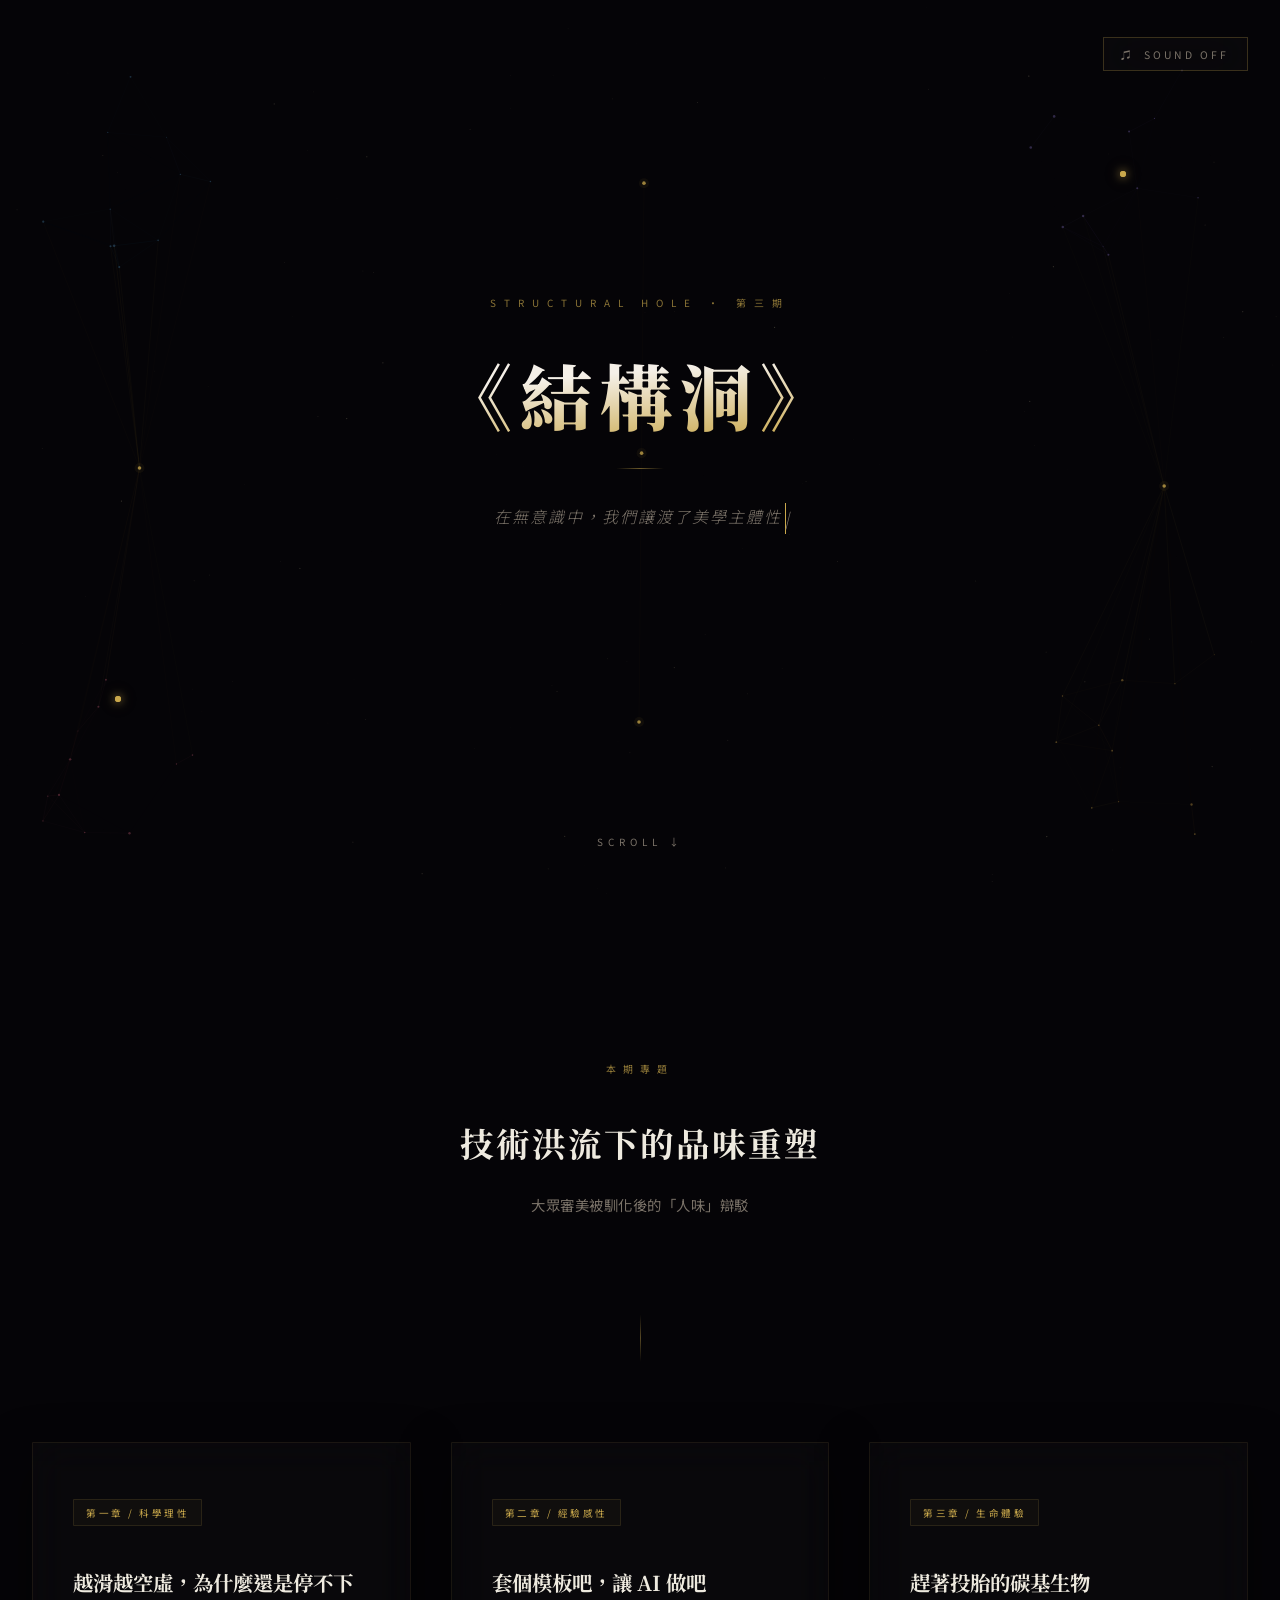
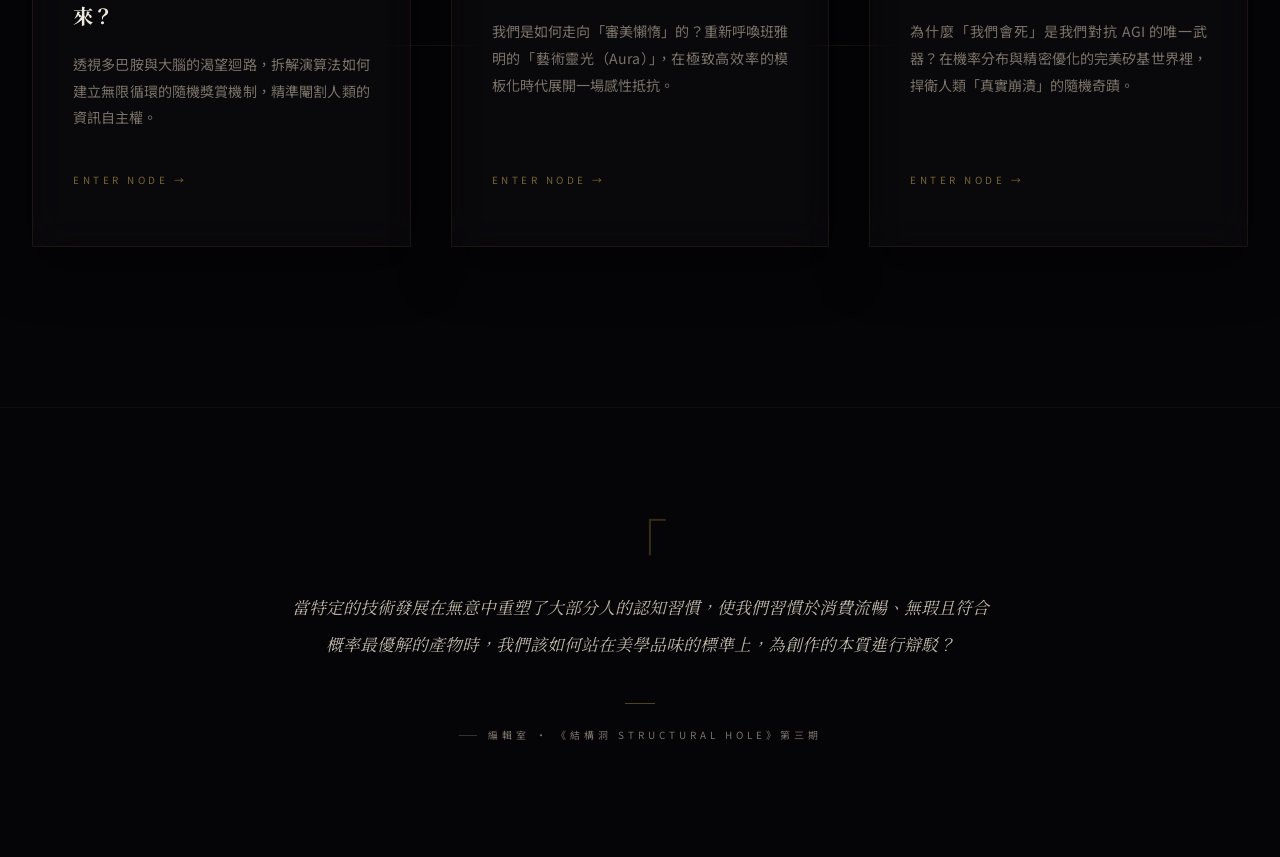
==== commit f907aeb5: "Add files via upload" ====
--- a/index.html
+++ b/index.html
@@ -5,65 +5,73 @@
     <meta name="viewport" content="width=device-width, initial-scale=1.0">
     <title>《結構洞 Structural Hole》— 靈光輓歌</title>
     <link rel="stylesheet" href="shared.css">
+    <style>:root { --accent: var(--gold); }</style>
 </head>
 <body>
 
     <div class="prog-wrap"><div class="prog-bar" id="bar"></div></div>
     <div class="y2k-grid"></div>
     <canvas id="bg-canvas"></canvas>
-    <!-- Bridge glow nodes — positioned near cluster 2 & 3 corners -->
+    
+    <div class="audio-player-wrap">
+        <button id="music-btn" class="music-toggle" aria-label="Toggle Music">
+            <span class="music-icon">♫</span>
+            <span class="music-status">SOUND OFF</span>
+        </button>
+        <audio id="bgm" src="十万嬉皮 [xLu_r5FWAIo].mp3" loop preload="auto"></audio>
+    </div>
+
     <div class="bridge-node" style="top: 19%; right: 12%;"></div>
     <div class="bridge-node" style="bottom: 22%; left: 9%;"></div>
 
-    <!-- ── Hero ────────────────────────────────────────── -->
-    <section class="hero">
-        <div class="hero-eyebrow">Structural Hole · 第三期</div>
-        <h1 class="hero-title">《結構洞》</h1>
-        <div class="hero-rule"></div>
-        <p class="hero-type"><span id="tw"></span><span class="cursor">|</span></p>
-        <a href="#explore" class="scroll-down">Scroll ↓</a>
-    </section>
+    <div id="app">
+        <section class="hero">
+            <div class="hero-eyebrow">Structural Hole · 第三期</div>
+            <h1 class="hero-title">《結構洞》</h1>
+            <div class="hero-rule"></div>
+            <p class="hero-type"><span id="tw"></span><span class="cursor">|</span></p>
+            <a href="#explore" class="scroll-down">Scroll ↓</a>
+        </section>
 
-    <!-- ── Network Section ─────────────────────────────── -->
-    <section class="net-section" id="explore">
-        <header class="net-header reveal">
-            <div class="net-label">本期專題</div>
-            <h2 class="net-heading">技術洪流下的品味重塑</h2>
-            <p class="net-sub">大眾審美被馴化後的「人味」辯駁</p>
-        </header>
-        <div class="net-divider"></div>
+        <section class="net-section" id="explore">
+            <header class="net-header reveal">
+                <div class="net-label">本期專題</div>
+                <h2 class="net-heading">技術洪流下的品味重塑</h2>
+                <p class="net-sub">大眾審美被馴化後的「人味」辯駁</p>
+            </header>
+            <div class="net-divider"></div>
 
-        <div class="cards-grid">
-            <a href="chapter1.html" class="node-card reveal" data-speed="2">
-                <div class="node-badge">第一章 / 科學理性</div>
-                <h3 class="node-title">越滑越空虛，為什麼還是停不下來？</h3>
-                <p class="node-body">透視多巴胺與大腦的渴望迴路，拆解演算法如何建立無限循環的隨機獎賞機制，精準閹割人類的資訊自主權。</p>
-                <div class="node-more">Enter Node →</div>
-            </a>
-            <a href="chapter2.html" class="node-card reveal" data-speed="-1">
-                <div class="node-badge">第二章 / 經驗感性</div>
-                <h3 class="node-title">套個模板吧，讓 AI 做吧</h3>
-                <p class="node-body">我們是如何走向「審美懶惰」的？重新呼喚班雅明的「藝術靈光（Aura）」，在極致高效率的模板化時代展開一場感性抵抗。</p>
-                <div class="node-more">Enter Node →</div>
-            </a>
-            <a href="chapter3.html" class="node-card reveal" data-speed="3">
-                <div class="node-badge">第三章 / 生命體驗</div>
-                <h3 class="node-title">趕著投胎的碳基生物</h3>
-                <p class="node-body">為什麼「我們會死」是我們對抗 AGI 的唯一武器？在機率分布與精密優化的完美矽基世界裡，捍衛人類「真實崩潰」的隨機奇蹟。</p>
-                <div class="node-more">Enter Node →</div>
-            </a>
-        </div>
-    </section>
+            <div class="cards-grid">
+                <a href="chapter1.html" class="node-card reveal" data-speed="2">
+                    <div class="node-badge">第一章 / 科學理性</div>
+                    <h3 class="node-title">越滑越空虛，為什麼還是停不下來？</h3>
+                    <p class="node-body">透視多巴胺與大腦的渴望迴路，拆解演算法如何建立無限循環的隨機獎賞機制，精準閹割人類的資訊自主權。</p>
+                    <div class="node-more">Enter Node →</div>
+                </a>
+                <a href="chapter2.html" class="node-card reveal" data-speed="-1">
+                    <div class="node-badge">第二章 / 經驗感性</div>
+                    <h3 class="node-title">套個模板吧，讓 AI 做吧</h3>
+                    <p class="node-body">我們是如何走向「審美懶惰」的？重新呼喚班雅明的「藝術靈光（Aura）」，在極致高效率的模板化時代展開一場感性抵抗。</p>
+                    <div class="node-more">Enter Node →</div>
+                </a>
+                <a href="chapter3.html" class="node-card reveal" data-speed="3">
+                    <div class="node-badge">第三章 / 生命體驗</div>
+                    <h3 class="node-title">趕著投胎的碳基生物</h3>
+                    <p class="node-body">為什麼「我們會死」是我們對抗 AGI 的唯一武器？在機率分布與精密優化的完美矽基世界裡，捍衛人類「真實崩潰」的隨機奇蹟。</p>
+                    <div class="node-more">Enter Node →</div>
+                </a>
+            </div>
+        </section>
 
-    <!-- ── Footer ──────────────────────────────────────── -->
-    <footer class="site-footer reveal">
-        <div class="footer-inner">
-            <div class="footer-mark">「</div>
-            <p class="footer-quote">當特定的技術發展在無意中重塑了大部分人的認知習慣，使我們習慣於消費流暢、無瑕且符合概率最優解的產物時，我們該如何站在美學品味的標準上，為創作的本質進行辯駁？</p>
-            <div class="footer-rule"></div>
-            <p class="footer-attr">—— 編輯室 · 《結構洞 Structural Hole》第三期</p>
-        </div>
-    </footer>
+        <footer class="site-footer reveal">
+            <div class="footer-inner">
+                <div class="footer-mark">「</div>
+                <p class="footer-quote">當特定的技術發展在無意中重塑了大部分人的認知習慣，使我們習慣於消費流暢、無瑕且符合概率最優解的產物時，我們該如何站在美學品味的標準上，為創作的本質進行辯駁？</p>
+                <div class="footer-rule"></div>
+                <p class="footer-attr">—— 編輯室 · 《結構洞 Structural Hole》第三期</p>
+            </div>
+        </footer>
+    </div>
 
     <script src="shared.js"></script>
     <script>
@@ -78,4 +86,4 @@
         initParallax('[data-speed]');
     </script>
 </body>
-</html>
+</html>
--- a/shared.css
+++ b/shared.css
@@ -21,7 +21,6 @@
     --sans:      "Noto Sans TC", -apple-system, sans-serif;
     --glass:     rgba(255, 248, 230, 0.018);
     --glass-bd:  rgba(201, 168, 76, 0.09);
-    /* Override per page: --accent */
     --accent:    var(--gold);
 }
 
@@ -31,7 +30,6 @@
 body { font-family: var(--sans); color: var(--text); overflow-x: hidden; -webkit-font-smoothing: antialiased; line-height: 1.9; }
 
 /* ── Fixed Background Layers ────────────────────────────── */
-/* Layer -2: Y2K grid — network topology metaphor */
 .y2k-grid {
     position: fixed; top: 0; left: 0; width: 100vw; height: 100vh;
     z-index: -2; pointer-events: none;
@@ -40,14 +38,13 @@
         linear-gradient(90deg, rgba(201, 168, 76, 0.026) 1px, transparent 1px);
     background-size: 60px 60px;
 }
-/* Layer -1: Canvas — structural hole network animation */
 #bg-canvas { position: fixed; top: 0; left: 0; width: 100vw; height: 100vh; z-index: -1; }
 
 /* ── Progress Bar ───────────────────────────────────────── */
 .prog-wrap { position: fixed; top: 0; left: 0; width: 100%; height: 2px; z-index: 2000; }
 .prog-bar  { height: 100%; width: 0; background: var(--accent); transition: width 0.08s linear; }
 
-/* ── Bridge Glow Nodes (固定位置的橋接發光節點) ────────── */
+/* ── Bridge Glow Nodes ─────────────────────────────────── */
 .bridge-node {
     position: fixed; width: 6px; height: 6px; border-radius: 50%;
     background: var(--accent);
@@ -86,21 +83,15 @@
 
 /* ── Chapter Story Layout ───────────────────────────────── */
 .story-wrap { max-width: 1300px; margin: 0 auto; padding: 2rem 2rem 10rem; display: grid; grid-template-columns: 1fr 1.4fr; gap: 7rem; position: relative; z-index: 10; }
-
-/* Sticky quote column */
 .sticky-col   { position: relative; }
 .sticky-quote { position: -webkit-sticky; position: sticky; top: 28%; padding-right: 2rem; }
 .sq-mark { font-family: var(--serif); font-size: 5rem; line-height: 0.6; color: color-mix(in srgb, var(--accent) 22%, transparent); display: block; margin-bottom: 1.2rem; font-weight: 300; }
 .sq-text { font-family: var(--serif); font-size: 1.6rem; line-height: 1.88; font-weight: 400; font-style: italic; color: #cec6b5; border-left: 2px solid color-mix(in srgb, var(--accent) 40%, transparent); padding-left: 1.5rem; }
-
-/* Text column */
 .text-col { display: flex; flex-direction: column; gap: 2rem; }
 .meta-hd  { margin-bottom: 4rem; padding-bottom: 3rem; border-bottom: 1px solid rgba(201, 168, 76, 0.07); }
 .ch-tag   { color: var(--accent); font-size: 0.62rem; letter-spacing: 6px; text-transform: uppercase; margin-bottom: 1.8rem; opacity: 0.85; }
 .ch-title { font-family: var(--serif); font-size: 2.75rem; font-weight: 900; line-height: 1.4; margin-bottom: 1.2rem; color: var(--text); }
 .ch-sub   { font-family: var(--serif); font-size: 1rem; color: var(--muted); font-weight: 300; font-style: italic; line-height: 1.85; }
-
-/* Glow node (chapter-specific pulsing accent node) */
 .glow-node { width: 8px; height: 8px; background: var(--accent); border-radius: 50%; position: relative; margin: 2rem 0 0 1.5rem; box-shadow: 0 0 10px var(--accent), 0 0 24px rgba(201, 168, 76, 0.2); }
 .glow-node::before { content: ''; position: absolute; inset: 0; border-radius: 50%; background: inherit; animation: gPulse 2.6s ease-out infinite; }
 @keyframes gPulse { 0% { transform: scale(1); opacity: 0.8; } 100% { transform: scale(5); opacity: 0; } }
@@ -146,16 +137,61 @@
 .node-more  { margin-top: auto; padding-top: 2.5rem; font-size: 0.62rem; letter-spacing: 3.5px; text-transform: uppercase; color: var(--gold); opacity: 0.58; transition: opacity 0.3s; }
 .node-card:hover .node-more { opacity: 1; }
 
+/* ── 音訊控制鈕自訂樣式 (新增) ─────────────────────────────────── */
+.audio-player-wrap {
+    position: fixed;
+    top: 2.3rem;
+    right: 2rem;
+    z-index: 3000;
+}
+.music-toggle {
+    background: rgba(255, 248, 230, 0.018);
+    border: 1px solid rgba(201, 168, 76, 0.25);
+    color: #7a7268;
+    padding: 0.55rem 1.1rem;
+    font-family: "Noto Sans TC", -apple-system, sans-serif;
+    font-size: 0.65rem;
+    letter-spacing: 3px;
+    cursor: pointer;
+    backdrop-filter: blur(20px);
+    -webkit-backdrop-filter: blur(20px);
+    transition: all 0.4s cubic-bezier(.16,1,.3,1);
+    display: flex;
+    align-items: center;
+    gap: 10px;
+    text-transform: uppercase;
+}
+.music-toggle:hover {
+    border-color: #c9a84c;
+    color: #eeeadf;
+    box-shadow: 0 0 20px rgba(201, 168, 76, 0.15);
+}
+.music-toggle.playing {
+    color: #c9a84c;
+    border-color: #c9a84c;
+    box-shadow: 0 0 15px rgba(201, 168, 76, 0.1);
+}
+.music-toggle.playing .music-icon {
+    animation: musicPulse 1.8s infinite ease-in-out;
+    display: inline-block;
+}
+@keyframes musicPulse {
+    0%, 100% { transform: scale(1); opacity: 0.6; }
+    50% { transform: scale(1.25); opacity: 1; }
+}
+
 /* ── Responsive ─────────────────────────────────────────── */
 @media (max-width: 1024px) {
     .hero-title  { font-size: 2.6rem; letter-spacing: 4px; }
     .cards-grid  { grid-template-columns: 1fr; gap: 2rem; }
     .cards-grid::before { display: none; }
     .net-section { padding: 6rem 1.5rem; }
+    .audio-player-wrap { top: 1.5rem; right: 1rem; }
+    .music-toggle { padding: 0.4rem 0.8rem; }
 }
 @media (max-width: 968px) {
     .story-wrap  { grid-template-columns: 1fr; gap: 4rem; }
     .sticky-quote { position: relative; top: 0; padding-right: 0; }
     .ch-title    { font-size: 2.1rem; }
     .sq-text     { font-size: 1.35rem; }
-}
+}
